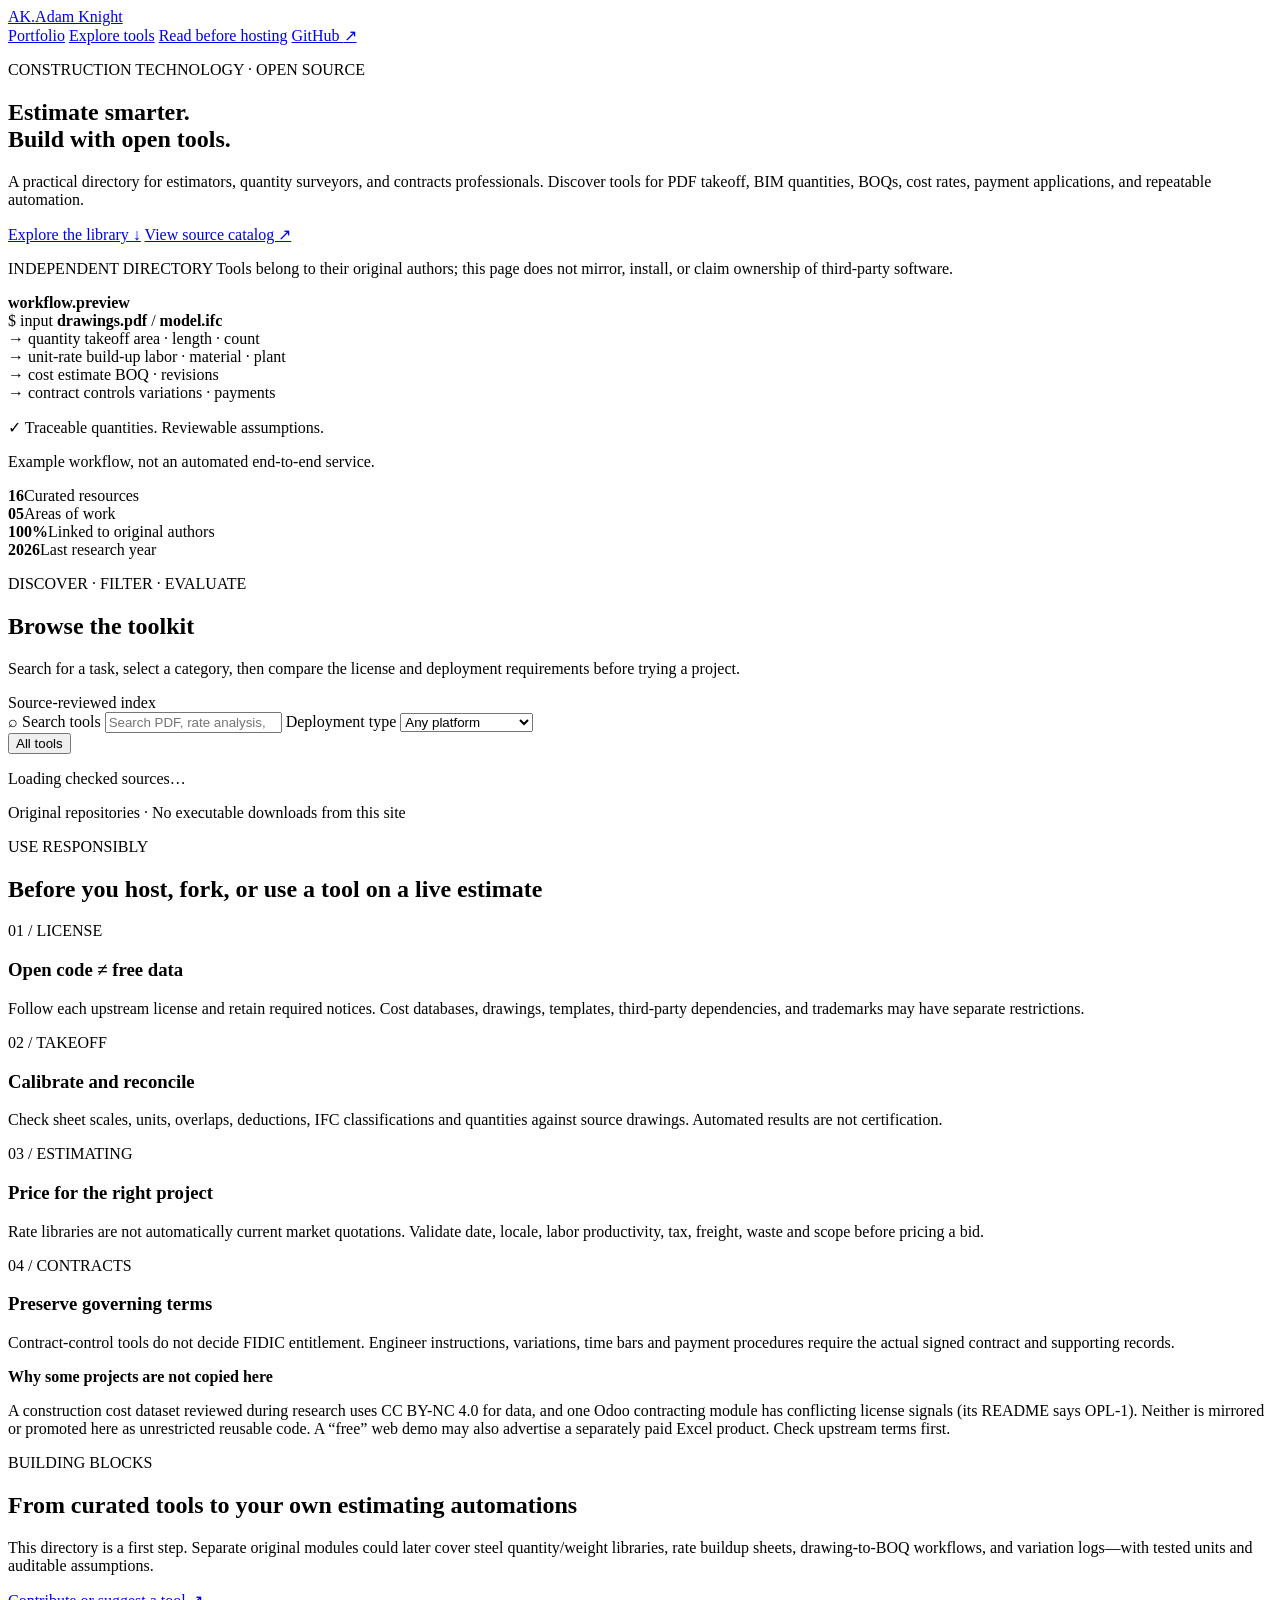
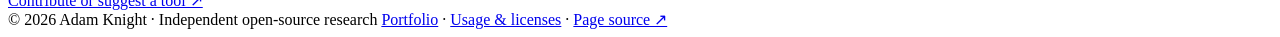
==== estimating-tools.html @ 3039e2d7 "feat(portfolio): add curated open-source estimating and QS tools landing page" ====
<!doctype html>
<html lang="en">
<head>
  <meta charset="utf-8">
  <meta name="viewport" content="width=device-width, initial-scale=1">
  <meta name="theme-color" content="#0b1020">
  <title>Open-source Estimating & QS Tools | Adam Knight</title>
  <meta name="description" content="Curated open-source tools for construction PDF takeoff, BIM quantities, BOQs, rate analysis, contract controls, and engineering automation. Source links and license notes.">
  <link rel="canonical" href="https://admknight.github.io/estimating-tools.html">
  <link rel="icon" type="image/png" href="https://raw.githubusercontent.com/admknight/CloudstreamExtensions/refs/heads/master/assets/icon.png">
  <meta property="og:type" content="website">
  <meta property="og:title" content="Open-source Construction Estimating & QS Tools">
  <meta property="og:description" content="A carefully categorized directory of construction estimating, takeoff, rates and contract-control software.">
  <meta property="og:url" content="https://admknight.github.io/estimating-tools.html">
  <link rel="stylesheet" href="/estimating-tools.css?v=1">
  <script type="application/ld+json">
    {"@context":"https://schema.org","@type":"CollectionPage","name":"Open-source Estimating & QS Tools","url":"https://admknight.github.io/estimating-tools.html","description":"An independent index of third-party open-source tools for construction estimating, quantity takeoff, rate analysis and contract administration."}
  </script>
</head>
<body>
  <div class="qs-glow qs-glow-a" aria-hidden="true"></div>
  <div class="qs-glow qs-glow-b" aria-hidden="true"></div>
  <header class="qs-header">
    <nav class="qs-container qs-nav" aria-label="Site navigation">
      <a class="qs-brand" href="/" aria-label="Return to Adam Knight portfolio"><span class="qs-brandmark">AK<span>.</span></span><span>Adam Knight</span></a>
      <div class="qs-nav-links">
        <a href="/" class="qs-nav-home">Portfolio</a>
        <a href="#resources">Explore tools</a>
        <a href="#read-first">Read before hosting</a>
        <a class="qs-nav-github" href="https://github.com/admknight" target="_blank" rel="noopener noreferrer">GitHub <span aria-hidden="true">↗</span></a>
      </div>
    </nav>
  </header>

  <main>
    <section class="qs-container qs-hero">
      <div class="qs-hero-copy">
        <p class="qs-kicker"><span class="qs-dot"></span> CONSTRUCTION TECHNOLOGY · OPEN SOURCE</p>
        <h1>Estimate smarter.<br><span>Build with open tools.</span></h1>
        <p class="qs-lead">A practical directory for estimators, quantity surveyors, and contracts professionals. Discover tools for PDF takeoff, BIM quantities, BOQs, cost rates, payment applications, and repeatable automation.</p>
        <div class="qs-actions">
          <a class="qs-button qs-button-primary" href="#resources">Explore the library <span aria-hidden="true">↓</span></a>
          <a class="qs-button qs-button-secondary" href="https://github.com/admknight/admknight.github.io/blob/main/assets/estimating-resources.json" target="_blank" rel="noopener noreferrer">View source catalog ↗</a>
        </div>
        <p class="qs-attribution"><span class="qs-kicker-mini">INDEPENDENT DIRECTORY</span> Tools belong to their original authors; this page does not mirror, install, or claim ownership of third-party software.</p>
      </div>
      <div class="qs-hero-terminal" aria-label="Sample estimating workflow">
        <div class="qs-terminal-top"><span></span><span></span><span></span><strong>workflow.preview</strong></div>
        <div class="qs-terminal-body">
          <div><span class="qs-term-dollar">$</span> input <b>drawings.pdf</b> / <b>model.ifc</b></div>
          <div class="qs-term-indented">→ quantity takeoff <span>area · length · count</span></div>
          <div class="qs-term-indented">→ unit-rate build-up <span>labor · material · plant</span></div>
          <div class="qs-term-indented">→ cost estimate <span>BOQ · revisions</span></div>
          <div class="qs-term-indented">→ contract controls <span>variations · payments</span></div>
          <p class="qs-terminal-done">✓ Traceable quantities. Reviewable assumptions.</p>
          <p class="qs-terminal-caption">Example workflow, not an automated end-to-end service.</p>
        </div>
      </div>
    </section>

    <section class="qs-container qs-overview" aria-label="Directory coverage">
      <div><strong id="qs-total">16</strong><span>Curated resources</span></div>
      <div><strong>05</strong><span>Areas of work</span></div>
      <div><strong>100%</strong><span>Linked to original authors</span></div>
      <div><strong>2026</strong><span>Last research year</span></div>
    </section>

    <section id="resources" class="qs-container qs-content">
      <div class="qs-section-head">
        <div>
          <p class="qs-kicker">DISCOVER · FILTER · EVALUATE</p>
          <h2>Browse the toolkit</h2>
          <p>Search for a task, select a category, then compare the license and deployment requirements before trying a project.</p>
        </div>
        <div class="qs-refresh"><span class="qs-dot"></span><span id="qs-review-date">Source-reviewed index</span></div>
      </div>

      <div class="qs-toolbar" aria-label="Resource filters">
        <label class="qs-search">
          <span class="qs-search-icon" aria-hidden="true">⌕</span>
          <span class="qs-visually-hidden">Search tools</span>
          <input id="qs-query" type="search" autocomplete="off" placeholder="Search PDF, rate analysis, IFC, contracts, DXF…" aria-label="Search tools by use case">
        </label>
        <label class="qs-select-wrap"><span class="qs-visually-hidden">Deployment type</span>
          <select id="qs-deployment" aria-label="Filter by deployment type">
            <option value="all">Any platform</option>
            <option value="Browser">Browser</option>
            <option value="Desktop">Desktop</option>
            <option value="Self-hosted">Self-hosted server</option>
            <option value="Python">Python library</option>
            <option value="Add-on">Application add-on</option>
          </select>
        </label>
      </div>
      <div class="qs-filters" id="qs-categories" role="group" aria-label="Filter by construction task">
        <button type="button" class="qs-chip is-active" data-category="all" aria-pressed="true">All tools</button>
      </div>

      <div class="qs-results-heading">
        <p id="qs-result-count" role="status" aria-live="polite">Loading checked sources…</p>
        <span class="qs-results-note">Original repositories · No executable downloads from this site</span>
      </div>
      <div id="qs-grid" class="qs-grid" aria-label="Curated open-source tools" aria-live="polite"></div>
      <div id="qs-empty" class="qs-empty" hidden>
        <strong>No matching projects</strong>
        <p>Try a broader search or remove your deployment filter.</p>
        <button type="button" id="qs-clear" class="qs-button qs-button-secondary">Clear filters</button>
      </div>
    </section>

    <section id="read-first" class="qs-container qs-guidance">
      <div class="qs-guidance-head">
        <p class="qs-kicker">USE RESPONSIBLY</p>
        <h2>Before you host, fork, or use a tool on a live estimate</h2>
      </div>
      <div class="qs-guidance-grid">
        <article><span class="qs-guide-num">01 / LICENSE</span><h3>Open code ≠ free data</h3><p>Follow each upstream license and retain required notices. Cost databases, drawings, templates, third-party dependencies, and trademarks may have separate restrictions.</p></article>
        <article><span class="qs-guide-num">02 / TAKEOFF</span><h3>Calibrate and reconcile</h3><p>Check sheet scales, units, overlaps, deductions, IFC classifications and quantities against source drawings. Automated results are not certification.</p></article>
        <article><span class="qs-guide-num">03 / ESTIMATING</span><h3>Price for the right project</h3><p>Rate libraries are not automatically current market quotations. Validate date, locale, labor productivity, tax, freight, waste and scope before pricing a bid.</p></article>
        <article><span class="qs-guide-num">04 / CONTRACTS</span><h3>Preserve governing terms</h3><p>Contract-control tools do not decide FIDIC entitlement. Engineer instructions, variations, time bars and payment procedures require the actual signed contract and supporting records.</p></article>
      </div>
      <div class="qs-license-watch">
        <strong>Why some projects are not copied here</strong>
        <p>A construction cost dataset reviewed during research uses CC BY-NC 4.0 for data, and one Odoo contracting module has conflicting license signals (its README says OPL-1). Neither is mirrored or promoted here as unrestricted reusable code. A “free” web demo may also advertise a separately paid Excel product. Check upstream terms first.</p>
      </div>
    </section>

    <section class="qs-container qs-next">
      <div>
        <p class="qs-kicker">BUILDING BLOCKS</p>
        <h2>From curated tools to your own estimating automations</h2>
        <p>This directory is a first step. Separate original modules could later cover steel quantity/weight libraries, rate buildup sheets, drawing-to-BOQ workflows, and variation logs—with tested units and auditable assumptions.</p>
      </div>
      <a class="qs-button qs-button-secondary" href="https://github.com/admknight/admknight.github.io" target="_blank" rel="noopener noreferrer">Contribute or suggest a tool ↗</a>
    </section>
  </main>

  <footer class="qs-footer">
    <div class="qs-container qs-footer-inner">
      <span>© <span id="qs-year">2026</span> Adam Knight · Independent open-source research</span>
      <span><a href="/">Portfolio</a> · <a href="#read-first">Usage & licenses</a> · <a href="https://github.com/admknight/admknight.github.io" target="_blank" rel="noopener noreferrer">Page source ↗</a></span>
    </div>
  </footer>
  <button id="qs-top" class="qs-top" type="button" aria-label="Back to top" hidden>↑ Back to top</button>
  <script src="/estimating-tools.js?v=1" defer></script>
</body>
</html>
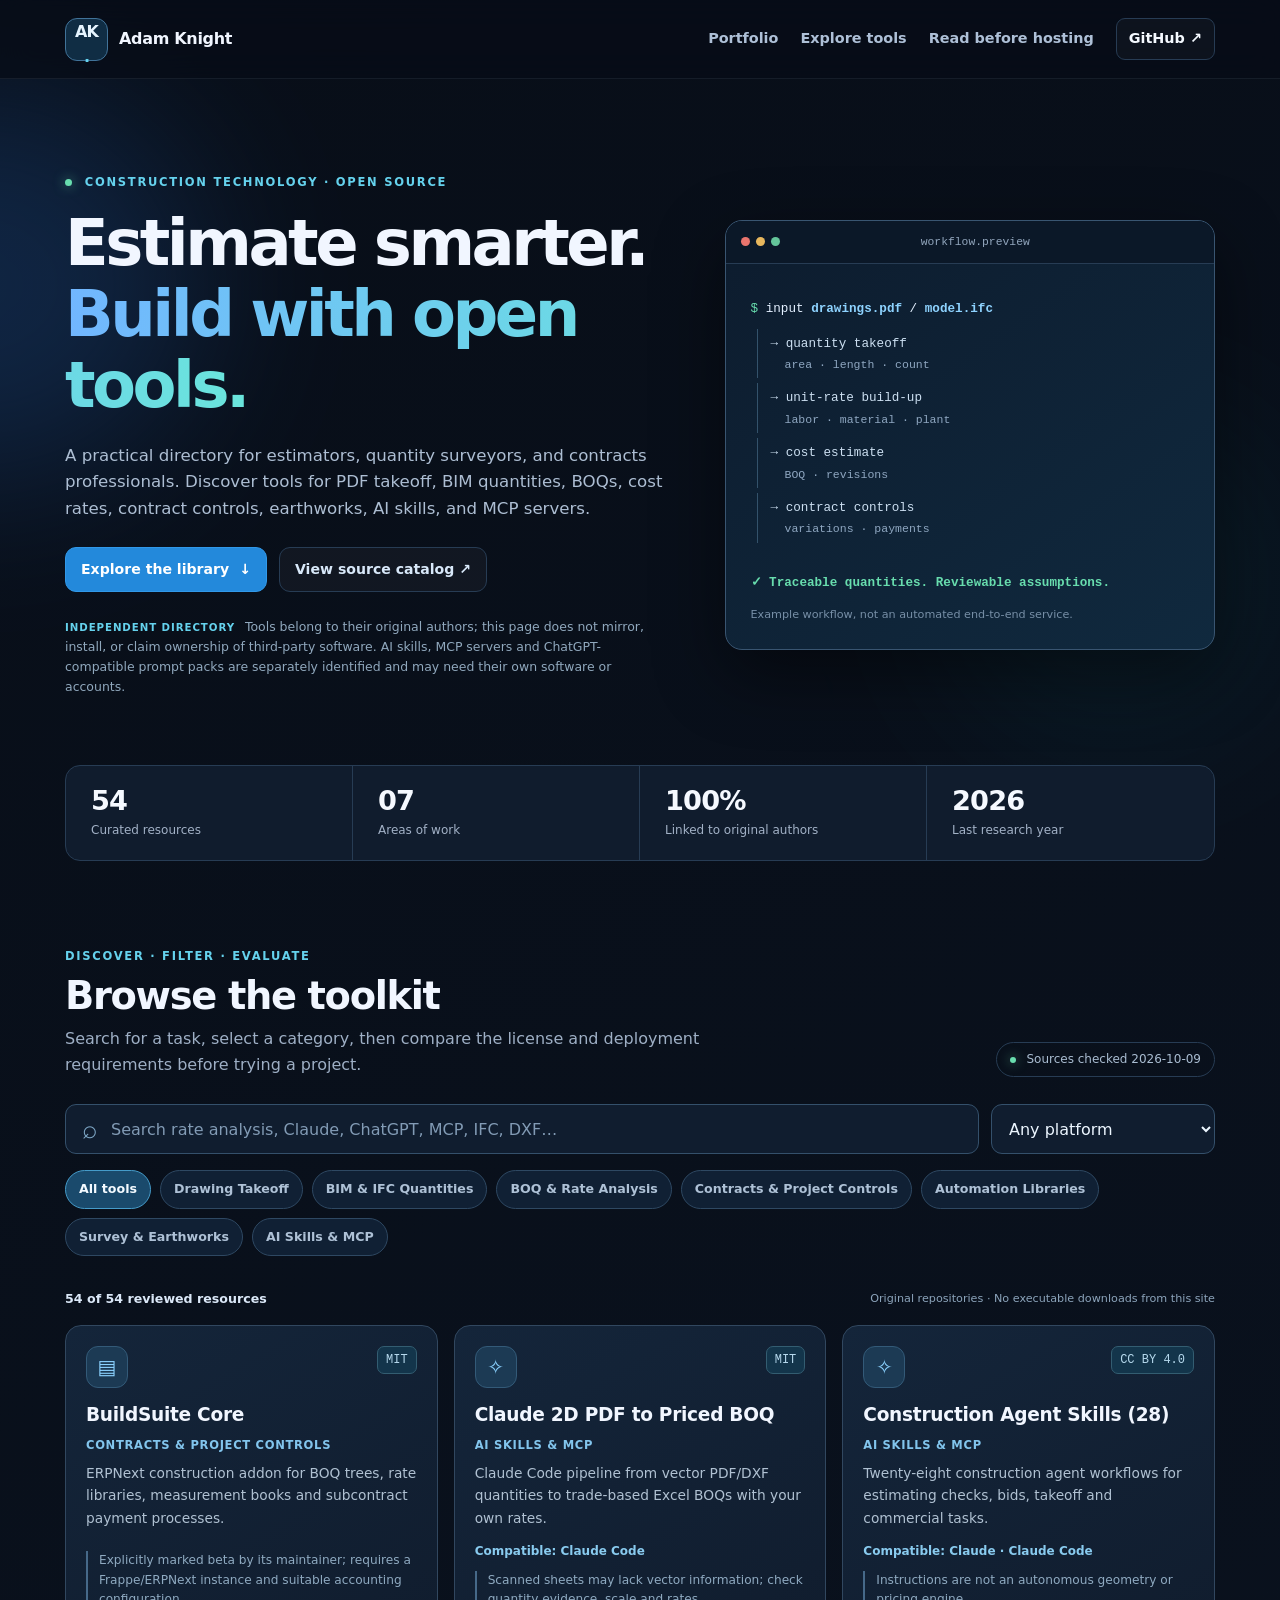
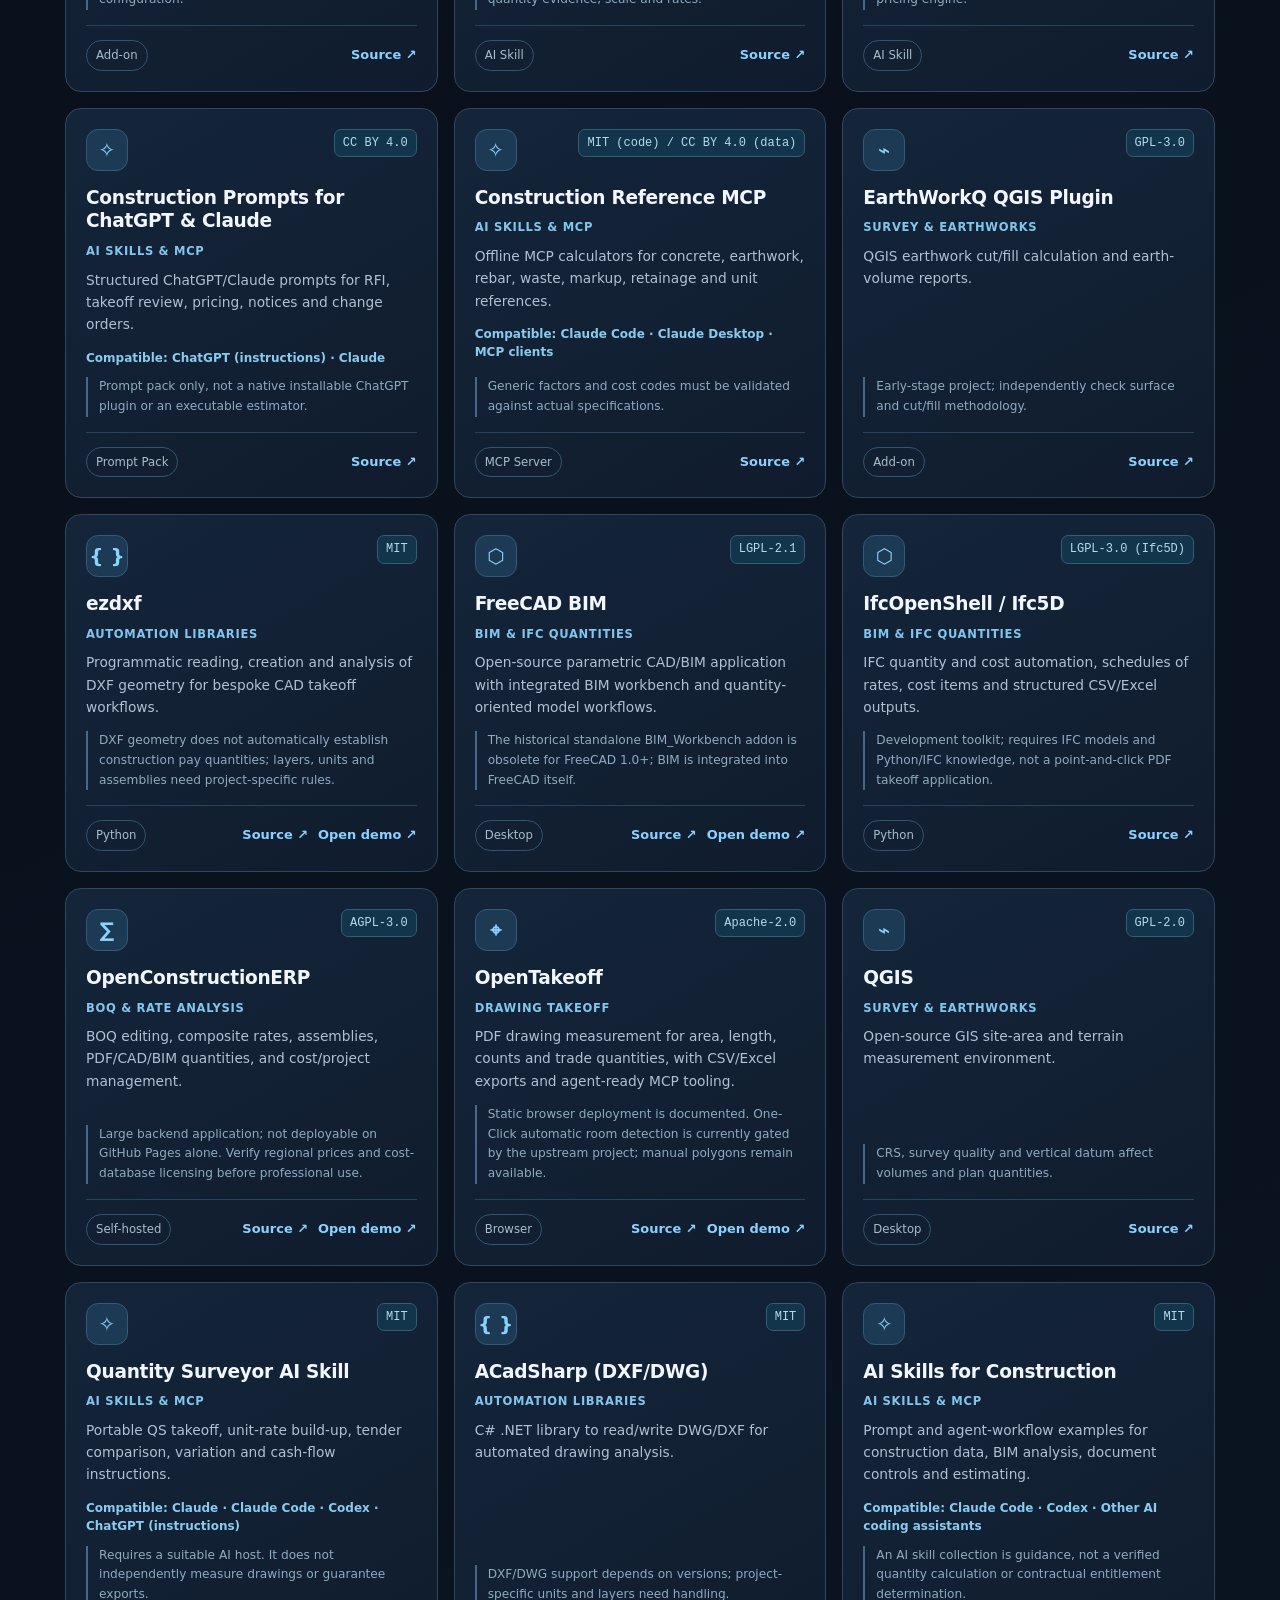
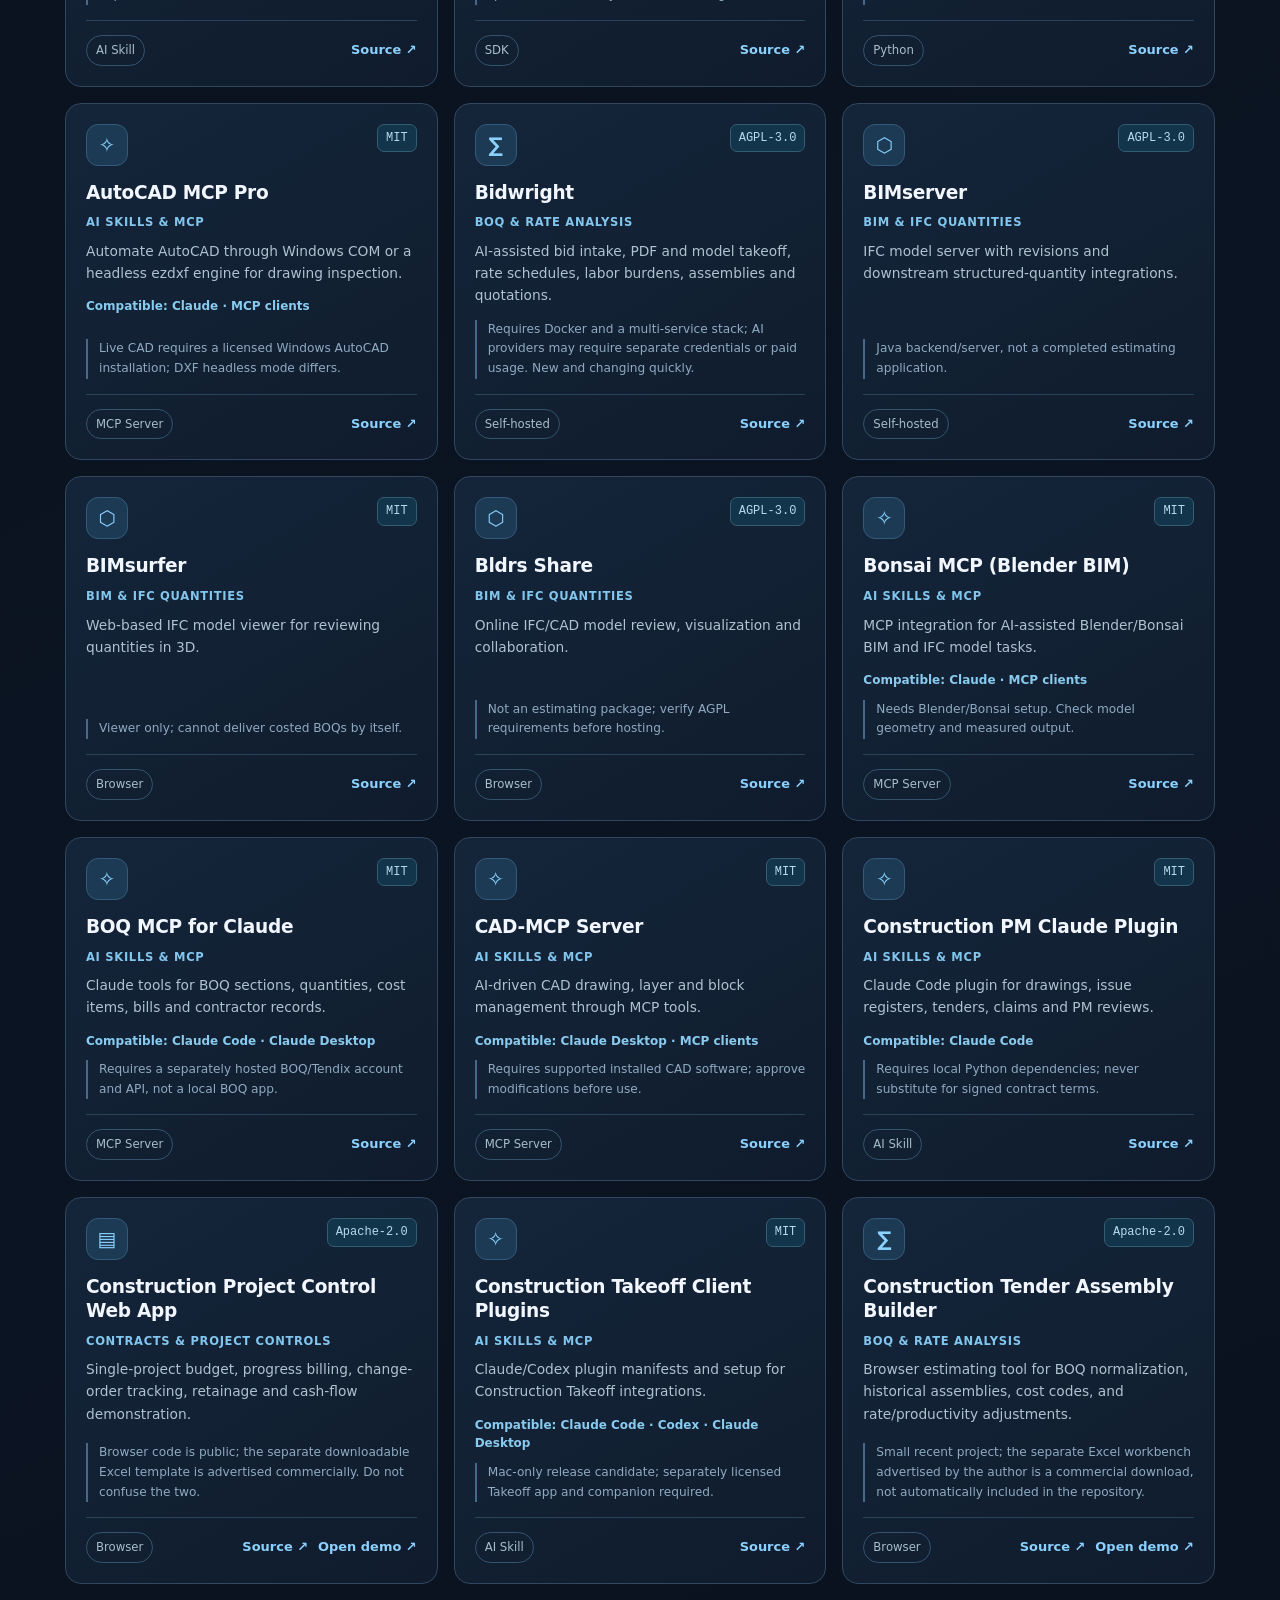
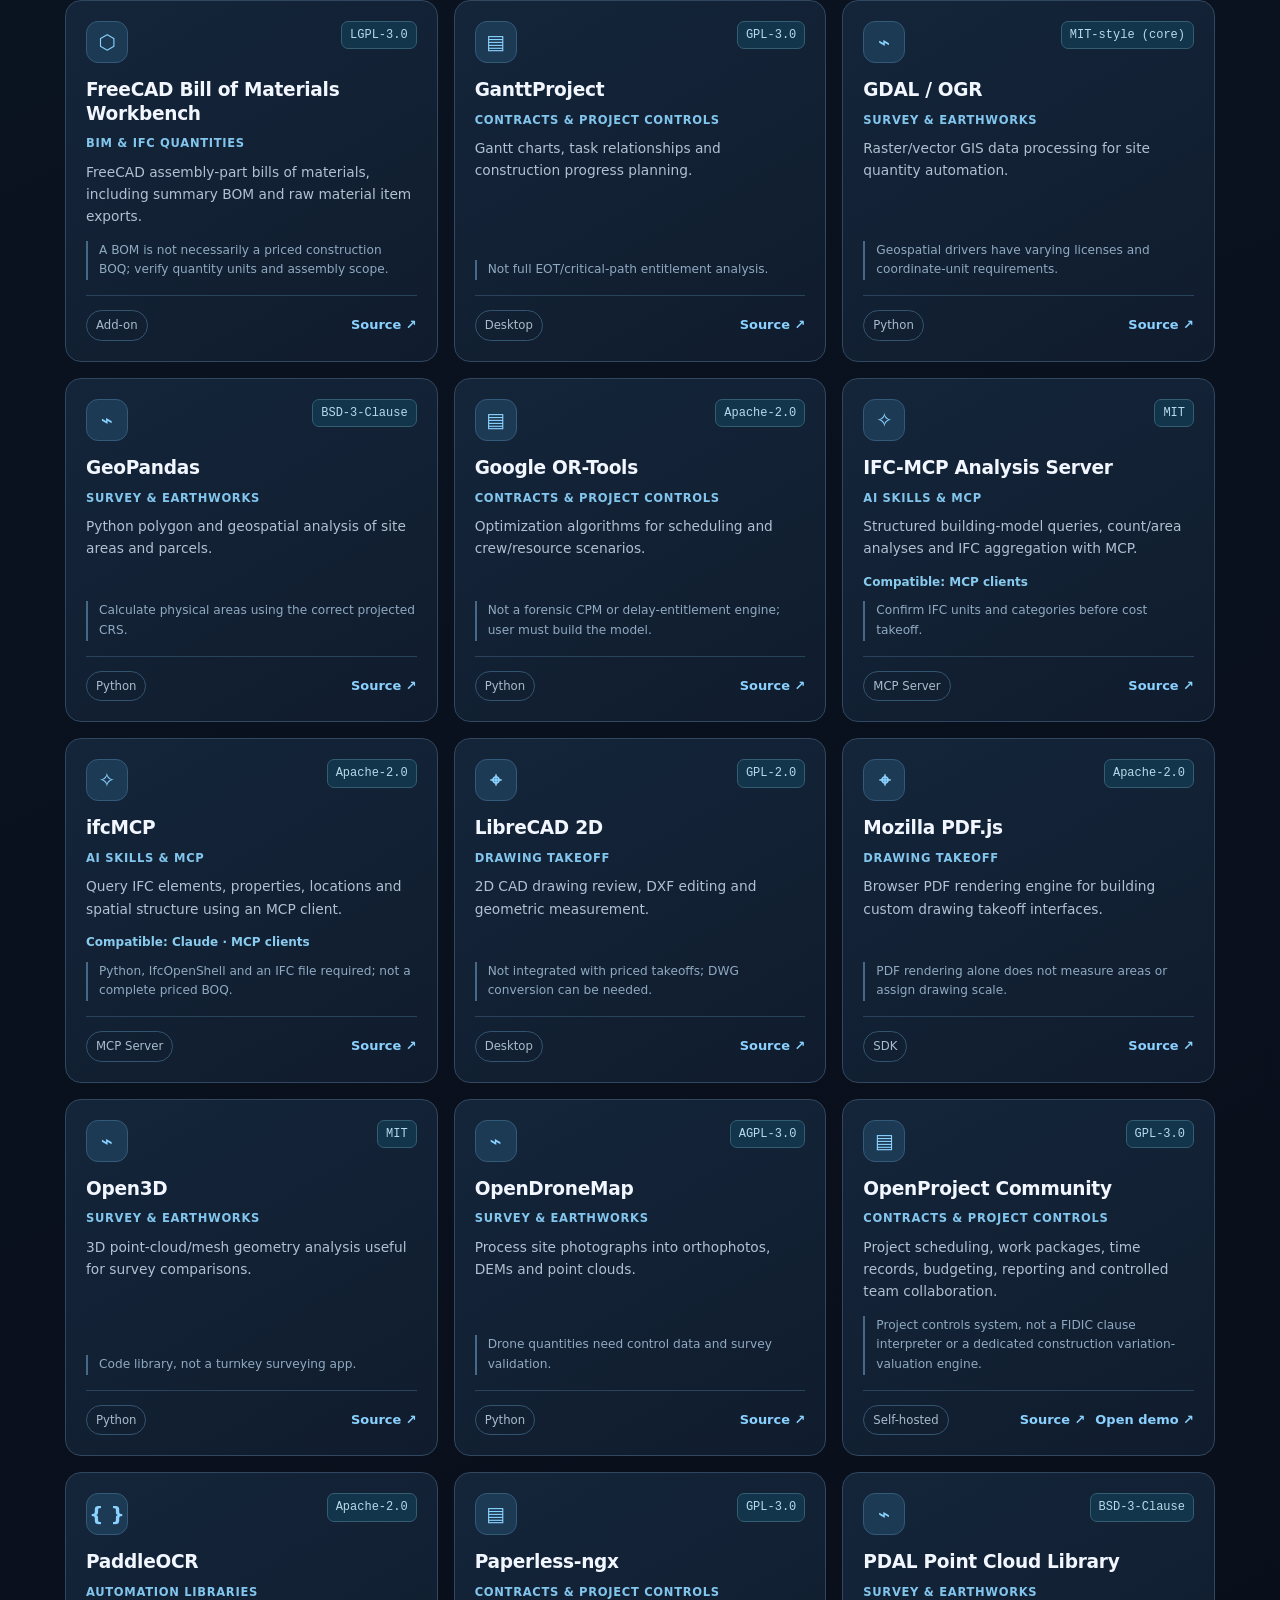
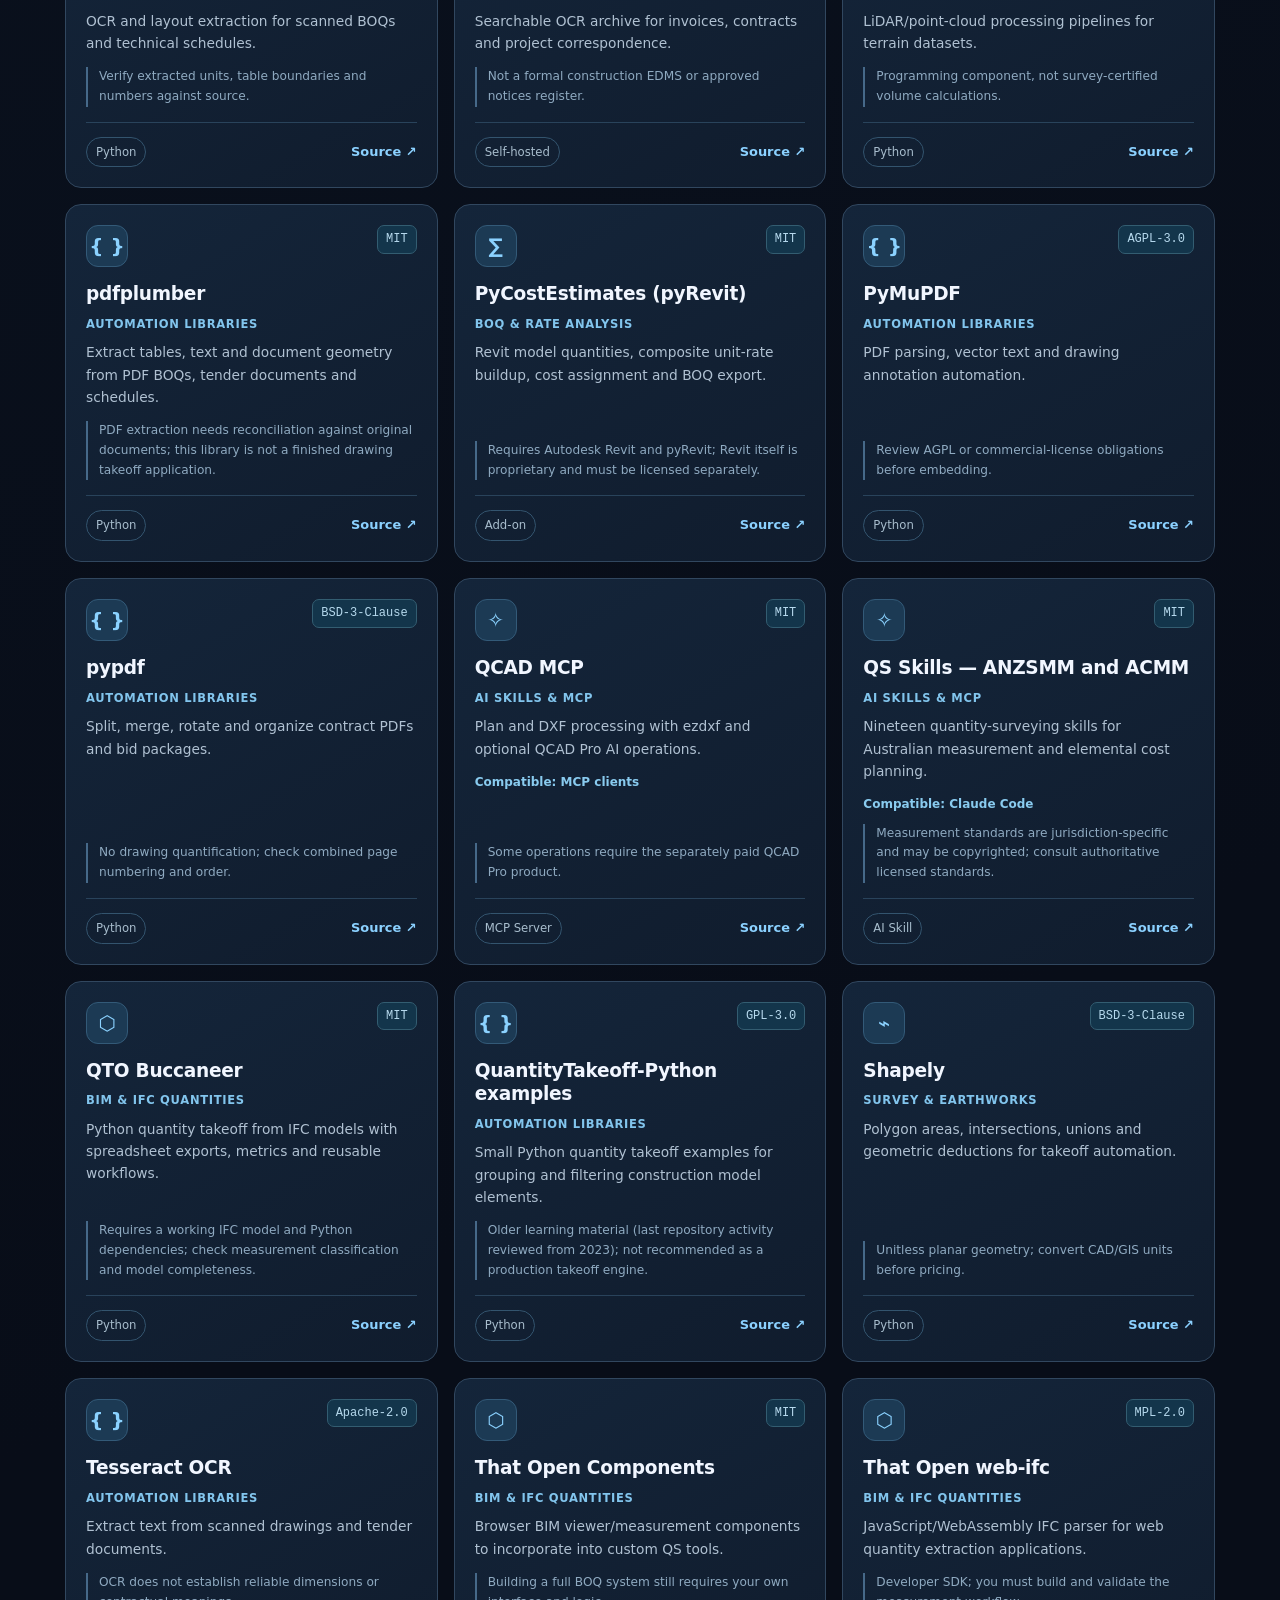
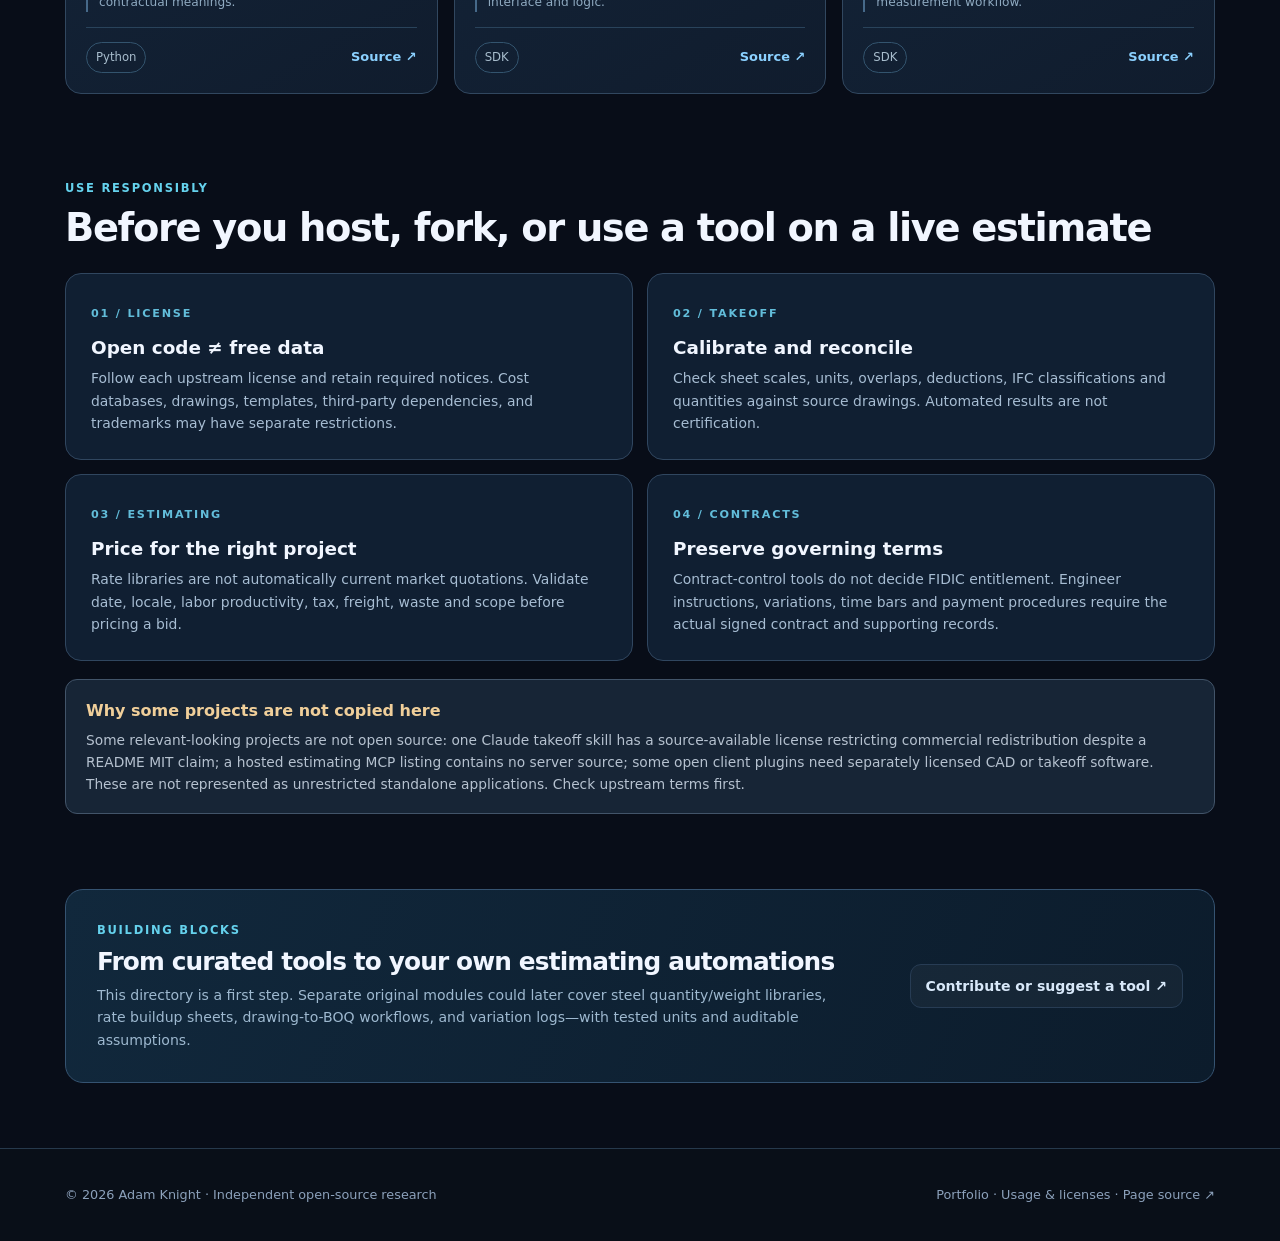
==== commit e072b390: "feat(qs): add seven-category filters and host compatibility for 54 vetted resources" ====
--- a/estimating-tools.html
+++ b/estimating-tools.html
@@ -37,12 +37,12 @@
       <div class="qs-hero-copy">
         <p class="qs-kicker"><span class="qs-dot"></span> CONSTRUCTION TECHNOLOGY · OPEN SOURCE</p>
         <h1>Estimate smarter.<br><span>Build with open tools.</span></h1>
-        <p class="qs-lead">A practical directory for estimators, quantity surveyors, and contracts professionals. Discover tools for PDF takeoff, BIM quantities, BOQs, cost rates, payment applications, and repeatable automation.</p>
+        <p class="qs-lead">A practical directory for estimators, quantity surveyors, and contracts professionals. Discover tools for PDF takeoff, BIM quantities, BOQs, cost rates, contract controls, earthworks, AI skills, and MCP servers.</p>
         <div class="qs-actions">
           <a class="qs-button qs-button-primary" href="#resources">Explore the library <span aria-hidden="true">↓</span></a>
           <a class="qs-button qs-button-secondary" href="https://github.com/admknight/admknight.github.io/blob/main/assets/estimating-resources.json" target="_blank" rel="noopener noreferrer">View source catalog ↗</a>
         </div>
-        <p class="qs-attribution"><span class="qs-kicker-mini">INDEPENDENT DIRECTORY</span> Tools belong to their original authors; this page does not mirror, install, or claim ownership of third-party software.</p>
+        <p class="qs-attribution"><span class="qs-kicker-mini">INDEPENDENT DIRECTORY</span> Tools belong to their original authors; this page does not mirror, install, or claim ownership of third-party software. AI skills, MCP servers and ChatGPT-compatible prompt packs are separately identified and may need their own software or accounts.</p>
       </div>
       <div class="qs-hero-terminal" aria-label="Sample estimating workflow">
         <div class="qs-terminal-top"><span></span><span></span><span></span><strong>workflow.preview</strong></div>
@@ -59,8 +59,8 @@
     </section>
 
     <section class="qs-container qs-overview" aria-label="Directory coverage">
-      <div><strong id="qs-total">16</strong><span>Curated resources</span></div>
-      <div><strong>05</strong><span>Areas of work</span></div>
+      <div><strong id="qs-total">54</strong><span>Curated resources</span></div>
+      <div><strong>07</strong><span>Areas of work</span></div>
       <div><strong>100%</strong><span>Linked to original authors</span></div>
       <div><strong>2026</strong><span>Last research year</span></div>
     </section>
@@ -79,7 +79,7 @@
         <label class="qs-search">
           <span class="qs-search-icon" aria-hidden="true">⌕</span>
           <span class="qs-visually-hidden">Search tools</span>
-          <input id="qs-query" type="search" autocomplete="off" placeholder="Search PDF, rate analysis, IFC, contracts, DXF…" aria-label="Search tools by use case">
+          <input id="qs-query" type="search" autocomplete="off" placeholder="Search rate analysis, Claude, ChatGPT, MCP, IFC, DXF…" aria-label="Search tools by use case">
         </label>
         <label class="qs-select-wrap"><span class="qs-visually-hidden">Deployment type</span>
           <select id="qs-deployment" aria-label="Filter by deployment type">
@@ -89,6 +89,10 @@
             <option value="Self-hosted">Self-hosted server</option>
             <option value="Python">Python library</option>
             <option value="Add-on">Application add-on</option>
+            <option value="SDK">Developer SDK</option>
+            <option value="AI Skill">AI skills</option>
+            <option value="MCP Server">MCP servers</option>
+            <option value="Prompt Pack">ChatGPT / Claude prompts</option>
           </select>
         </label>
       </div>
@@ -121,7 +125,7 @@
       </div>
       <div class="qs-license-watch">
         <strong>Why some projects are not copied here</strong>
-        <p>A construction cost dataset reviewed during research uses CC BY-NC 4.0 for data, and one Odoo contracting module has conflicting license signals (its README says OPL-1). Neither is mirrored or promoted here as unrestricted reusable code. A “free” web demo may also advertise a separately paid Excel product. Check upstream terms first.</p>
+        <p>Some relevant-looking projects are not open source: one Claude takeoff skill has a source-available license restricting commercial redistribution despite a README MIT claim; a hosted estimating MCP listing contains no server source; some open client plugins need separately licensed CAD or takeoff software. These are not represented as unrestricted standalone applications. Check upstream terms first.</p>
       </div>
     </section>
 
--- a/estimating-tools.css
+++ b/estimating-tools.css
@@ -0,0 +1,106 @@
+:root{--bg:#070c16;--panel:#101e30;--panel-alt:#12263c;--edge:#273c54;--text:#f1f6ff;--muted:#9eafc5;--blue:#61b6ff;--cyan:#65d2ed;--green:#68ddae;--radius:18px}
+*{box-sizing:border-box}
+html{scroll-behavior:smooth;scroll-padding-top:86px}
+body{margin:0;background:linear-gradient(155deg,#080e18,#0b1422 44%,#080d18 80%);color:var(--text);font:16px/1.6 Inter,ui-sans-serif,system-ui,-apple-system,"Segoe UI",sans-serif;min-height:100vh}
+a{color:inherit;text-decoration:none}button,input,select{font:inherit}
+button{cursor:pointer}
+.qs-container{width:min(1150px,calc(100% - 40px));margin-inline:auto}
+.qs-glow{position:absolute;z-index:-1;pointer-events:none;border-radius:9999px;filter:blur(85px);opacity:.22}
+.qs-glow-a{width:440px;height:390px;background:#2b75d6;left:-240px;top:90px}.qs-glow-b{width:330px;height:320px;background:#146d79;right:0;top:420px;opacity:.14}
+.qs-header{border-bottom:1px solid rgba(158,175,197,.10);background:rgba(7,13,23,.75);backdrop-filter:blur(16px);position:sticky;top:0;z-index:9}
+.qs-nav{min-height:78px;display:flex;gap:18px;align-items:center;justify-content:space-between}
+.qs-brand{display:inline-flex;align-items:center;gap:11px;font-weight:800;letter-spacing:-.02em;white-space:nowrap}
+.qs-brandmark{display:grid;place-items:center;border:1px solid #417399;color:#e6f5ff;background:#102d44;width:43px;height:43px;border-radius:12px;font-weight:900;letter-spacing:-.06em}
+.qs-brandmark span{color:var(--cyan)}.qs-nav-links{display:flex;align-items:center;gap:22px;color:#aec0d7;font-size:.9rem;font-weight:650}
+.qs-nav-links a:hover,.qs-footer a:hover{color:var(--cyan)}
+.qs-nav-github{padding:8px 12px;background:rgba(255,255,255,.028);border:1px solid var(--edge);border-radius:9px;color:#f4f9ff!important}
+.qs-hero{display:grid;grid-template-columns:minmax(0,1.1fr) minmax(0,.9fr);gap:60px;align-items:center;padding-block:94px 68px}
+.qs-kicker,.qs-kicker-mini{font-size:.72rem;font-weight:850;letter-spacing:.15em;color:var(--cyan);margin:0 0 17px}
+.qs-dot{display:inline-block;width:7px;height:7px;margin-right:7px;border-radius:50%;background:var(--green);box-shadow:0 0 12px rgba(104,221,174,.65)}
+.qs-hero h1{font-size:clamp(2.65rem,5vw,4.8rem);line-height:1.105;letter-spacing:-.055em;margin:0 0 22px;font-weight:850}
+.qs-hero h1 span{background:linear-gradient(90deg,#71b6ff,#6ae5dc);color:transparent;background-clip:text;-webkit-background-clip:text}
+.qs-lead{font-size:1.04rem;color:#adbed3;max-width:625px;margin:0 0 25px}
+.qs-actions{display:flex;flex-wrap:wrap;gap:12px;align-items:center}
+.qs-button{display:inline-flex;align-items:center;justify-content:center;gap:10px;min-height:43px;border:1px solid var(--edge);border-radius:11px;padding:10px 15px;font-weight:750;font-size:.88rem;transition:transform .16s,background .16s;white-space:normal;text-align:center}
+.qs-button:hover{transform:translateY(-2px)}
+.qs-button-primary{background:#2389db;border-color:#3198e8;color:#fff}
+.qs-button-primary:hover{background:#359ff0}.qs-button-secondary{color:#d8e8f9;background:rgba(255,255,255,.034)}
+.qs-button-secondary:hover{background:#1a3049}
+.qs-attribution{font-size:.78rem;margin:25px 0 0;color:#90a8bd;max-width:640px}
+.qs-kicker-mini{font-size:.64rem;letter-spacing:.09em;margin:0 6px 0 0;white-space:nowrap}
+.qs-hero-terminal{background:linear-gradient(145deg,#0d1c2e,#10293e);border:1px solid #395571;border-radius:17px;box-shadow:0 24px 70px #0007;overflow:hidden;min-width:0}
+.qs-terminal-top{height:43px;background:#0b1828;display:flex;gap:6px;align-items:center;padding:0 15px;border-bottom:1px solid var(--edge)}
+.qs-terminal-top span{height:9px;width:9px;border-radius:50%;background:#ea756e}.qs-terminal-top span:nth-child(2){background:#e8b75d}.qs-terminal-top span:nth-child(3){background:#64c59a}
+.qs-terminal-top strong{font:500 .71rem ui-monospace,monospace;color:#92a6bd;margin-inline:auto;transform:translateX(-17px)}
+.qs-terminal-body{padding:30px 25px 25px;color:#e4f0ff;font:500 .79rem/2.35 ui-monospace,SFMono-Regular,Consolas,monospace}
+.qs-term-dollar{color:var(--green)}.qs-terminal-body b{color:#8ed3ff;font-weight:600}
+.qs-term-indented{padding-left:13px;border-left:1px solid #33526b;margin:5px 0 5px 6px;color:#ccdff1}
+.qs-term-indented span{display:block;color:#8fa7c1;font-size:.72rem;margin-top:-7px;padding-left:14px}
+.qs-terminal-done{margin:25px 0 0;color:var(--green);font-weight:750}
+.qs-terminal-caption{color:#778fa7;font:400 .7rem/1.5 system-ui;margin:10px 0 0}
+.qs-overview{display:grid;grid-template-columns:repeat(4,1fr);background:#101c2d;border:1px solid var(--edge);border-radius:15px;overflow:hidden;margin-bottom:80px}
+.qs-overview>div{padding:19px 25px;border-right:1px solid var(--edge);display:flex;flex-direction:column;gap:4px}
+.qs-overview>div:last-child{border-right:0}
+.qs-overview strong{font-size:1.7rem;line-height:1.2;color:#f5f9ff;letter-spacing:-.03em}
+.qs-overview span{font-size:.75rem;color:#a2b1c6}
+.qs-content{padding:6px 0 85px}
+.qs-section-head{display:flex;justify-content:space-between;align-items:end;gap:20px;margin-bottom:27px}
+.qs-section-head .qs-kicker,.qs-guidance-head .qs-kicker,.qs-next .qs-kicker{margin-bottom:8px}
+.qs-section-head h2,.qs-guidance h2,.qs-next h2{font-size:clamp(1.8rem,3vw,2.55rem);letter-spacing:-.035em;line-height:1.2;margin:0 0 7px}
+.qs-section-head p:not(.qs-kicker){color:var(--muted);margin:0;max-width:700px}
+.qs-refresh{border:1px solid var(--edge);color:#aabdd2;border-radius:20px;white-space:nowrap;font-size:.75rem;padding:7px 13px;display:flex;align-items:center;gap:3px}
+.qs-refresh .qs-dot{width:6px;height:6px}
+.qs-toolbar{display:flex;gap:12px;align-items:stretch;margin-bottom:16px}
+.qs-search{position:relative;flex:1;min-width:0}
+.qs-search input,.qs-select-wrap select{width:100%;color:#ecf6ff;background:#101d2f;border:1px solid #34506b;outline:0;border-radius:11px;height:50px}
+.qs-search input{padding:0 17px 0 45px}.qs-search input::placeholder{color:#829bb5}
+.qs-search-icon{position:absolute;left:17px;top:5px;font-size:1.6rem;line-height:40px;color:#7fa8c7}
+.qs-select-wrap{width:224px}.qs-select-wrap select{padding:0 13px}
+.qs-search input:focus-visible,.qs-select-wrap select:focus-visible{border-color:#68b8fa;box-shadow:0 0 0 3px #2279b644}
+.qs-filters{display:flex;flex-wrap:wrap;gap:9px;margin-bottom:33px}
+.qs-chip{color:#aec1d6;background:#102034;border:1px solid #2e4862;border-radius:999px;padding:8px 13px;font-size:.79rem;font-weight:720;transition:background .15s,border-color .15s}
+.qs-chip:hover{color:#fff;border-color:#5a8bb5}.qs-chip.is-active{color:#f3faff;background:#1a4a6c;border-color:#459bc9}
+.qs-results-heading{display:flex;justify-content:space-between;align-items:center;gap:20px;color:#a7bbcf;font-size:.79rem;margin-bottom:16px}
+.qs-results-heading p{margin:0;font-weight:750;color:#dbe8f8}
+.qs-results-note{font-size:.7rem;color:#8ca4bb;text-align:right}
+.qs-grid{display:grid;grid-template-columns:repeat(3,minmax(0,1fr));gap:16px}
+.qs-card{display:flex;flex-direction:column;min-width:0;background:linear-gradient(150deg,#14253a,#101c2d);border:1px solid #31475f;border-radius:16px;padding:20px;min-height:305px;transition:border-color .16s,transform .16s}
+.qs-card:hover{border-color:#5486ac;transform:translateY(-3px)}
+.qs-card-top{display:flex;justify-content:space-between;align-items:start;gap:7px}
+.qs-card-icon{display:grid;place-items:center;background:#1c3a54;border:1px solid #335a78;border-radius:12px;width:42px;height:42px;color:#8bd2ff;font-size:1.25rem;font-weight:800}
+.qs-license{font:.75rem/1.2 ui-monospace,Consolas,monospace;padding:6px 8px;color:#b6d9ed;border:1px solid #335d71;background:#13354b;border-radius:7px;white-space:nowrap}
+.qs-card h3{font-size:1.16rem;letter-spacing:-.015em;line-height:1.28;margin:15px 0 9px}
+.qs-card-kind{color:#82c5ed;font-size:.72rem;font-weight:780;letter-spacing:.06em;margin-bottom:8px;text-transform:uppercase}
+.qs-card p{font-size:.86rem;line-height:1.62;color:#b0c1d2;margin:0 0 13px}
+.qs-card-note{margin:auto 0 15px!important;border-left:2px solid #466989;padding-left:11px;color:#8faac1!important;font-size:.76rem!important}
+.qs-card-bottom{display:flex;flex-wrap:wrap;justify-content:space-between;align-items:center;gap:9px;border-top:1px solid #29435b;padding-top:14px}
+.qs-platform{border:1px solid #33546e;padding:5px 9px;border-radius:999px;color:#a8bdcd;font-size:.73rem}
+.qs-card-links{display:flex;align-items:center;gap:10px;flex-wrap:wrap}
+.qs-card-links a{color:#8bd1ff;font-size:.81rem;font-weight:800}
+.qs-card-links a:hover{text-decoration:underline;text-underline-offset:3px}
+.qs-empty{text-align:center;border:1px dashed #46617b;border-radius:17px;padding:50px 14px;color:#9fb6ce;background:#142137;margin:16px 0}
+.qs-empty strong{display:block;font-size:1.4rem;color:#eef7ff}.qs-empty p{margin:4px 0 18px}
+.qs-guidance{padding-bottom:75px}.qs-guidance-head{margin-bottom:22px}
+.qs-guidance-grid{display:grid;grid-template-columns:repeat(2,minmax(0,1fr));gap:14px}
+.qs-guidance-grid article{border:1px solid #30465f;padding:25px;background:#101f32;border-radius:16px}
+.qs-guide-num{font-size:.7rem;color:#62bdda;letter-spacing:.16em;font-weight:850}
+.qs-guidance-grid h3{margin:8px 0 5px;font-size:1.15rem}
+.qs-guidance-grid p{margin:0;color:#a7bdd3;font-size:.87rem}
+.qs-license-watch{margin-top:18px;background:#172536;border:1px solid #425469;border-radius:12px;padding:18px 20px}
+.qs-license-watch strong{color:#f0cf9a}.qs-license-watch p{margin:5px 0 0;color:#b6c2d0;font-size:.86rem}
+.qs-next{padding:31px;display:flex;align-items:center;justify-content:space-between;gap:23px;background:linear-gradient(112deg,#11283c,#0c1c2c);border:1px solid #355371;border-radius:18px;margin-bottom:65px}
+.qs-next h2{font-size:1.55rem}.qs-next p:not(.qs-kicker){font-size:.88rem;color:#9eb9d0;margin:0;max-width:730px}
+.qs-next .qs-button{flex-shrink:0}
+.qs-footer{border-top:1px solid #26394c;color:#8ca1bb;font-size:.8rem;background:#090f18}
+.qs-footer-inner{display:flex;justify-content:space-between;gap:20px;flex-wrap:wrap;align-items:center;min-height:92px;padding-block:20px}
+.qs-top{position:fixed;bottom:22px;right:22px;border:1px solid #4e89ac;color:#f3f9ff;background:#153953;border-radius:11px;padding:9px 14px;font-size:.8rem;z-index:10;box-shadow:0 8px 26px #0008}
+.qs-top[hidden]{display:none!important}
+.qs-visually-hidden{position:absolute!important;width:1px;height:1px;padding:0;margin:-1px;overflow:hidden;clip:rect(0,0,0,0);white-space:nowrap;border:0}
+a:focus-visible,button:focus-visible{outline:3px solid #75c1ff;outline-offset:3px}
+@media(max-width:980px){.qs-hero{grid-template-columns:1fr;gap:36px;padding-top:65px}.qs-hero-terminal{max-width:680px}.qs-grid{grid-template-columns:repeat(2,minmax(0,1fr))}.qs-next{flex-wrap:wrap}}
+@media(max-width:680px){.qs-container{width:min(100% - 28px,1150px)}.qs-nav{min-height:69px}.qs-nav-links{gap:11px;font-size:.77rem}.qs-nav-links a[href="#read-first"]{display:none}.qs-nav-github{padding:7px 9px}.qs-brand{gap:8px}.qs-brandmark{width:35px;height:35px}.qs-brand>span:last-child{display:none}.qs-hero{padding:51px 0 42px}.qs-hero h1{font-size:2.65rem}.qs-lead{font-size:.95rem}.qs-terminal-body{padding:20px 17px;font-size:.71rem}.qs-overview{grid-template-columns:repeat(2,1fr);margin-bottom:58px}.qs-overview>div{padding:13px 17px}.qs-overview>div:nth-child(2){border-right:0}.qs-overview>div:nth-child(-n+2){border-bottom:1px solid var(--edge)}.qs-section-head{align-items:start;flex-direction:column}.qs-toolbar{flex-direction:column}.qs-select-wrap{width:100%}.qs-grid{grid-template-columns:1fr}.qs-results-note{display:none}.qs-guidance-grid{grid-template-columns:1fr}.qs-next{padding:21px}.qs-next .qs-button{width:100%}.qs-footer-inner{justify-content:center;text-align:center}.qs-hero-terminal{max-width:100%}}
+@media(prefers-reduced-motion:reduce){html{scroll-behavior:auto}.qs-button,.qs-card{transition:none!important}.qs-button:hover,.qs-card:hover{transform:none}}
+
+/* Keep longer verified licenses readable; show AI host guidance unobtrusively. */
+.qs-license{max-width:calc(100% - 52px);white-space:normal;overflow-wrap:anywhere;text-align:right}
+.qs-compat{color:#89cbef!important;font-size:.75rem!important;font-weight:700;line-height:1.55!important;margin:0 0 10px!important}
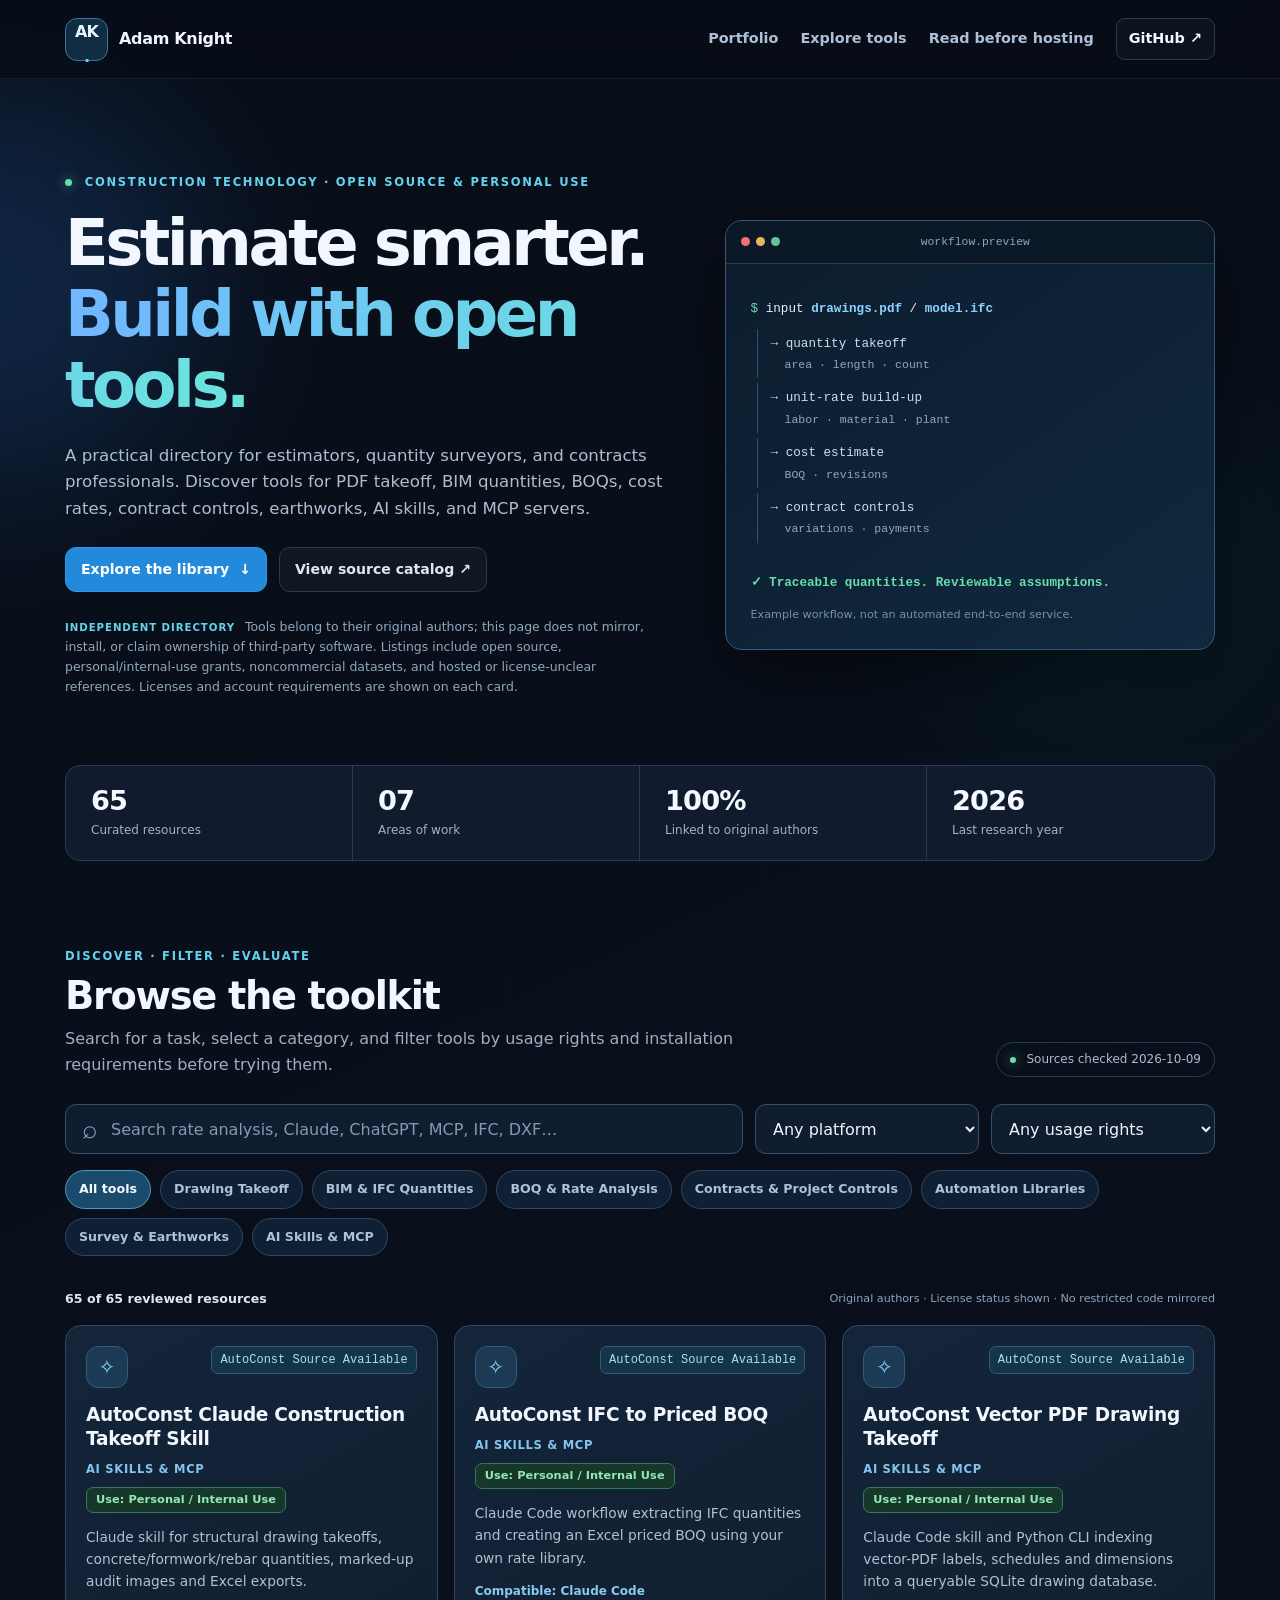
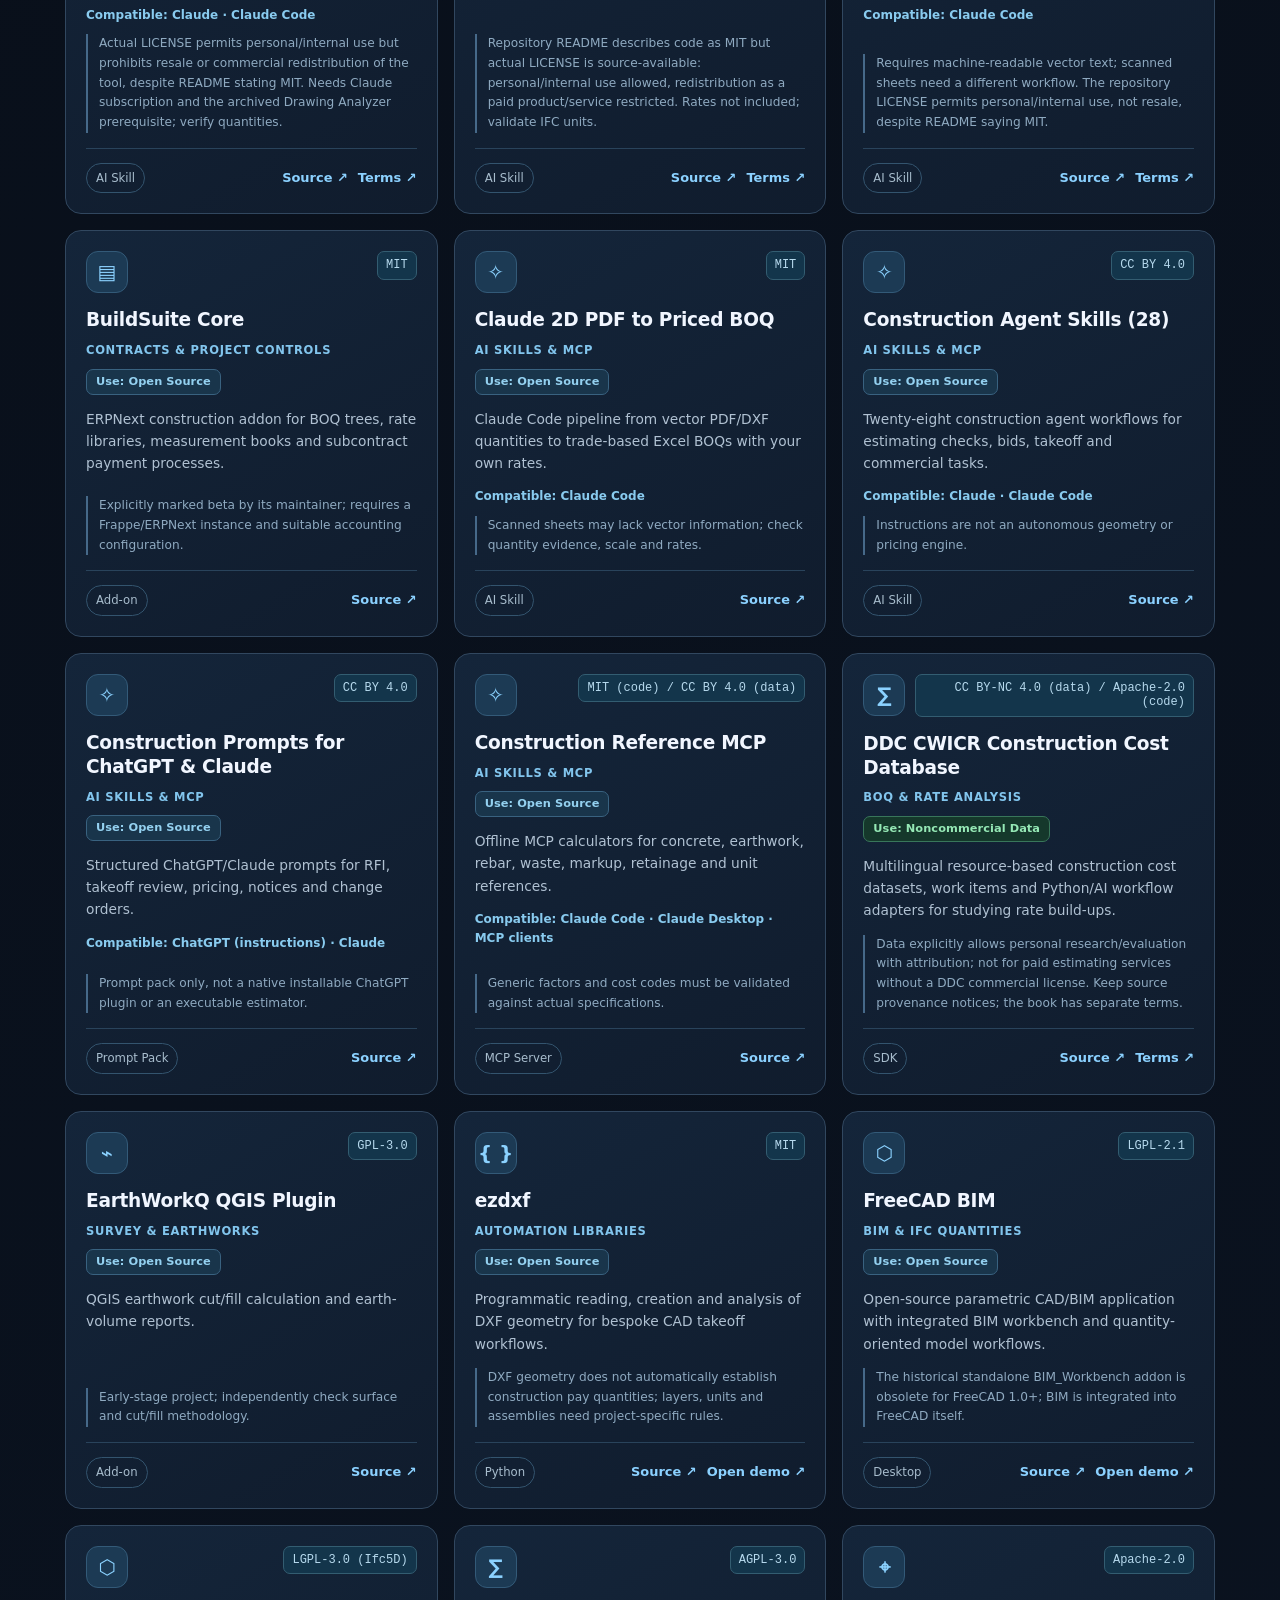
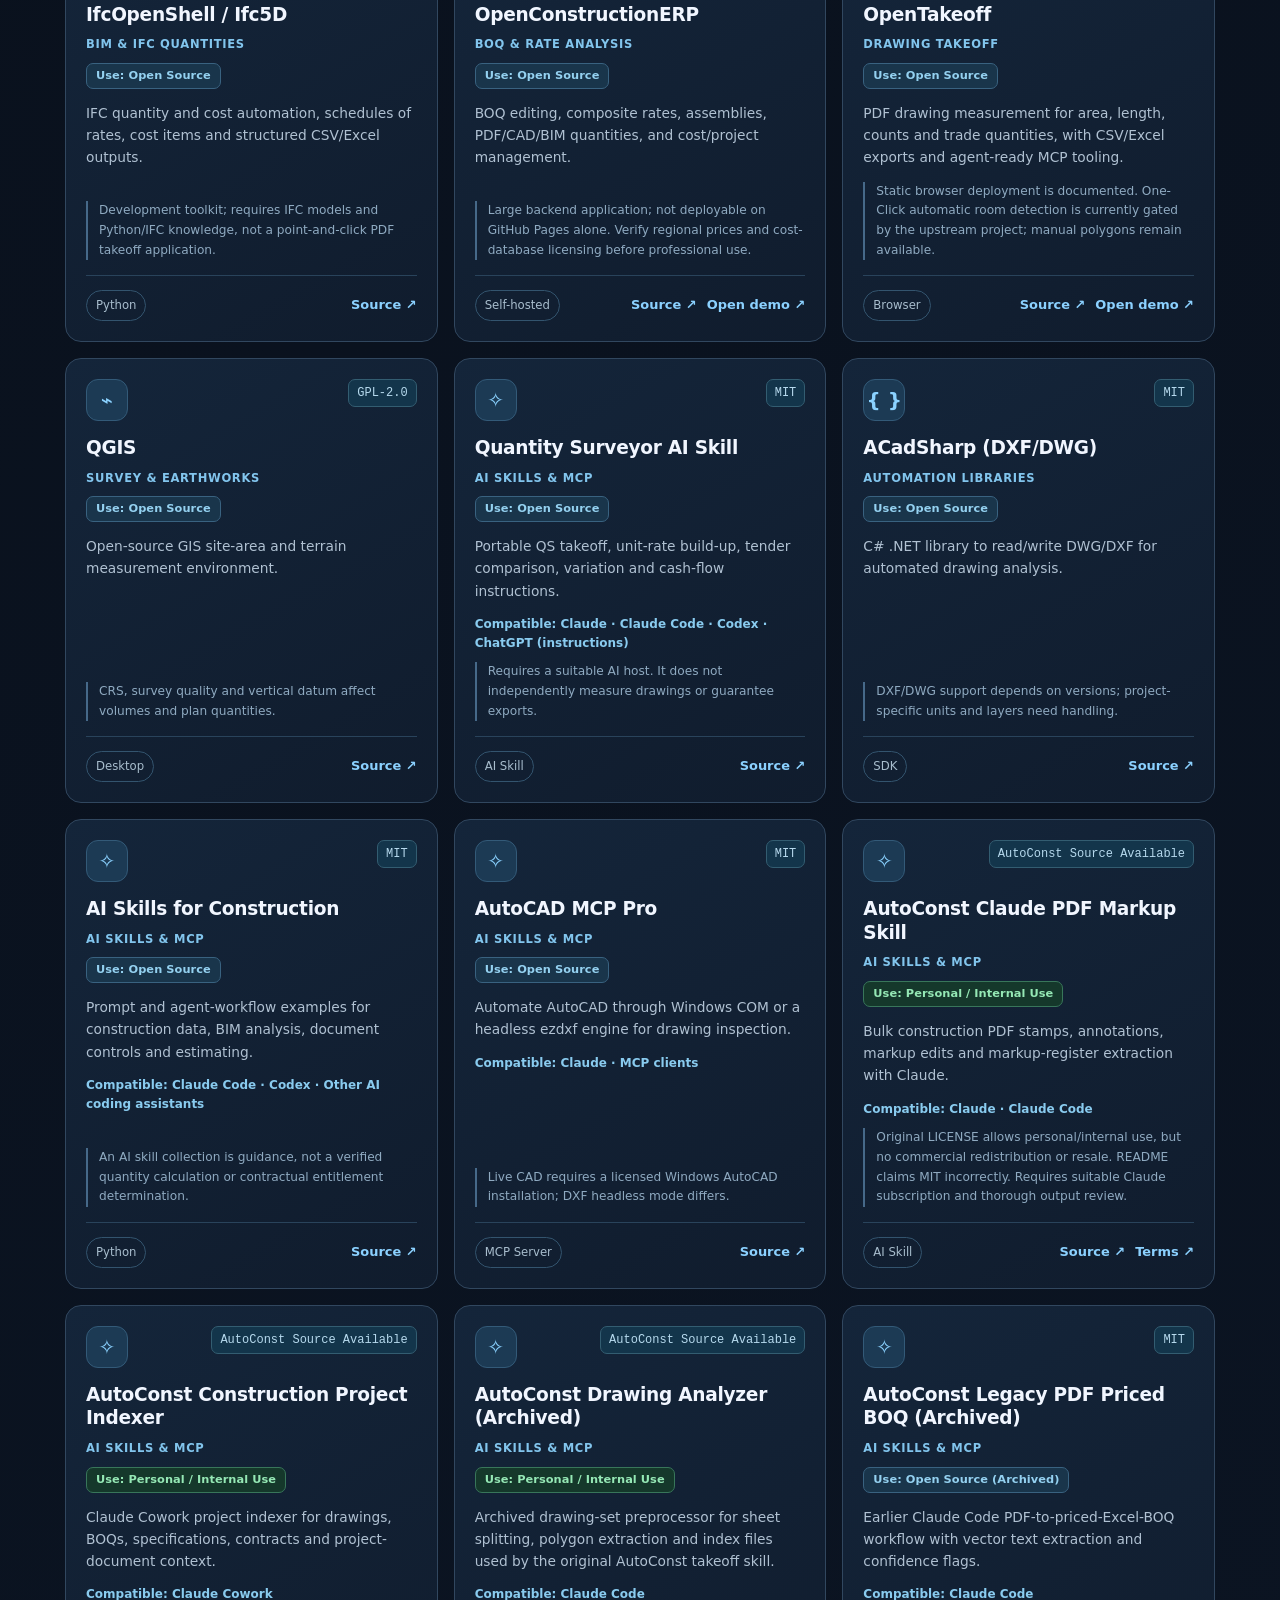
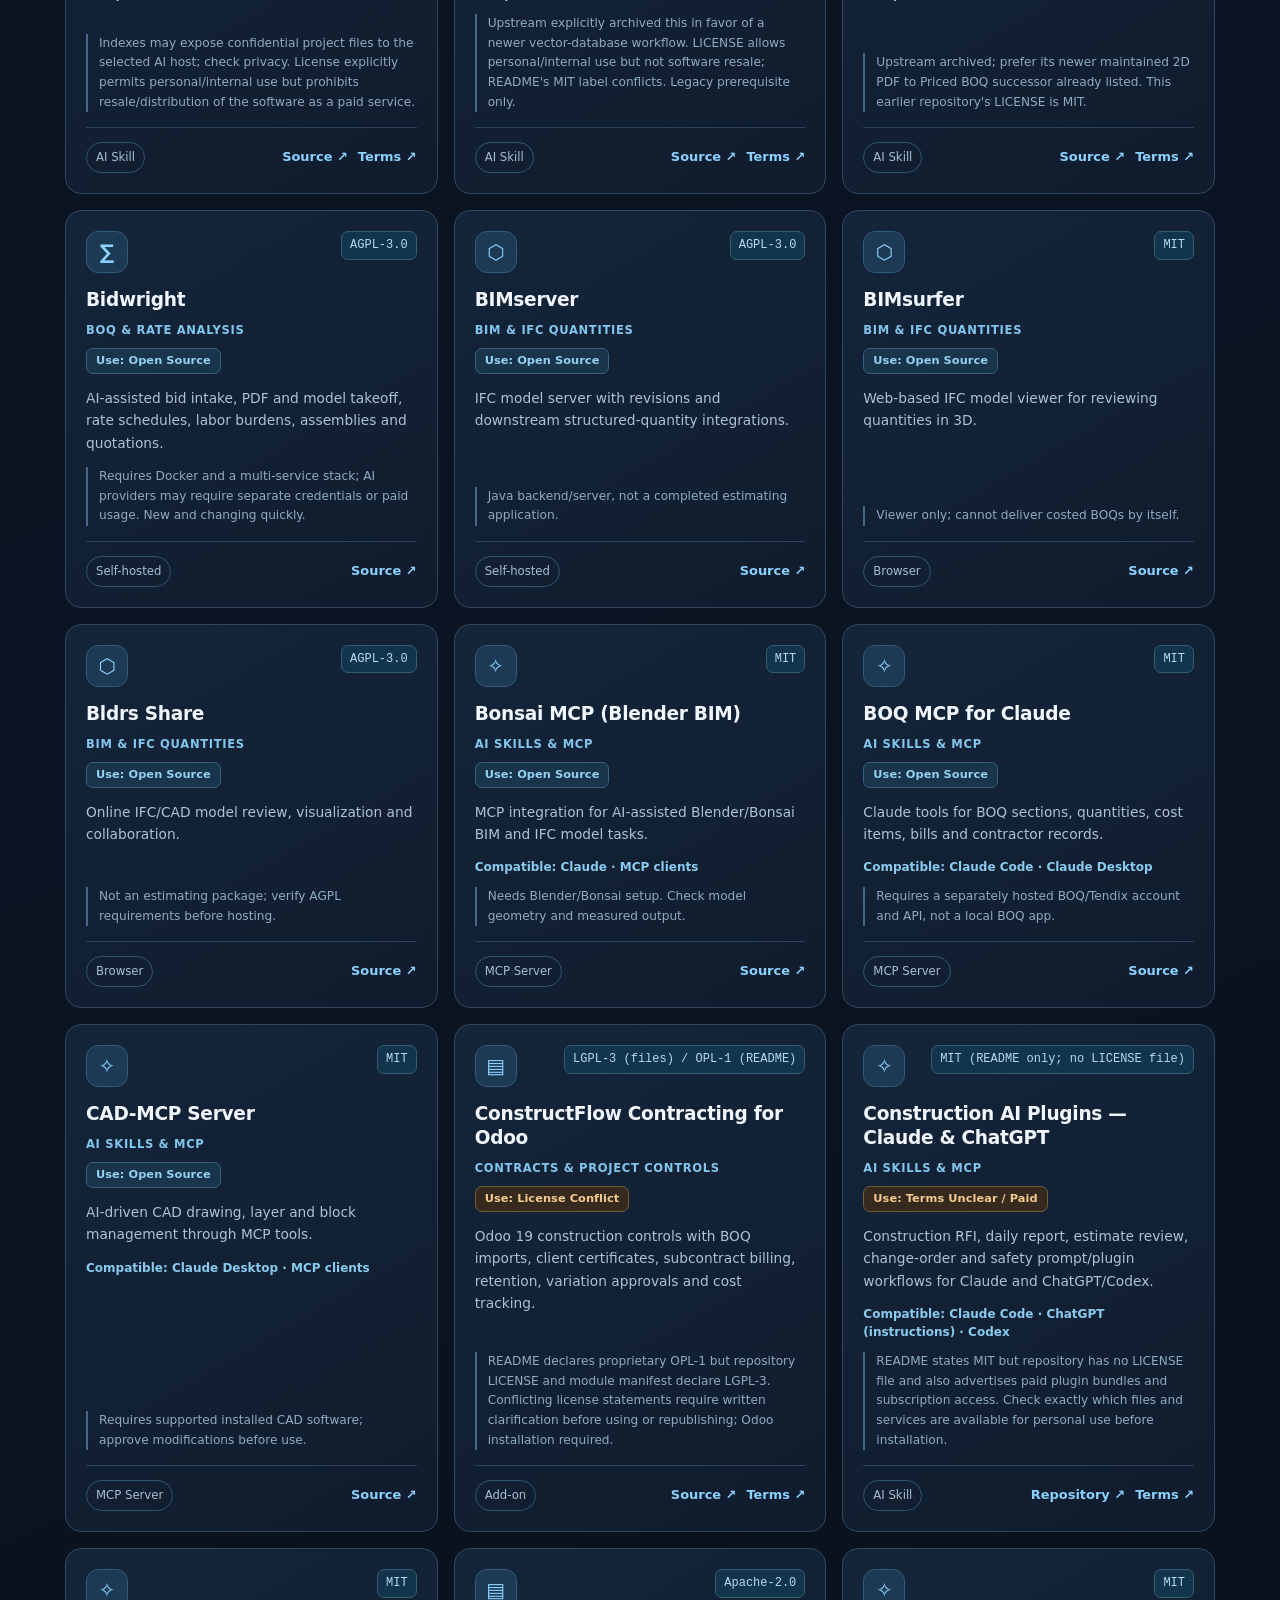
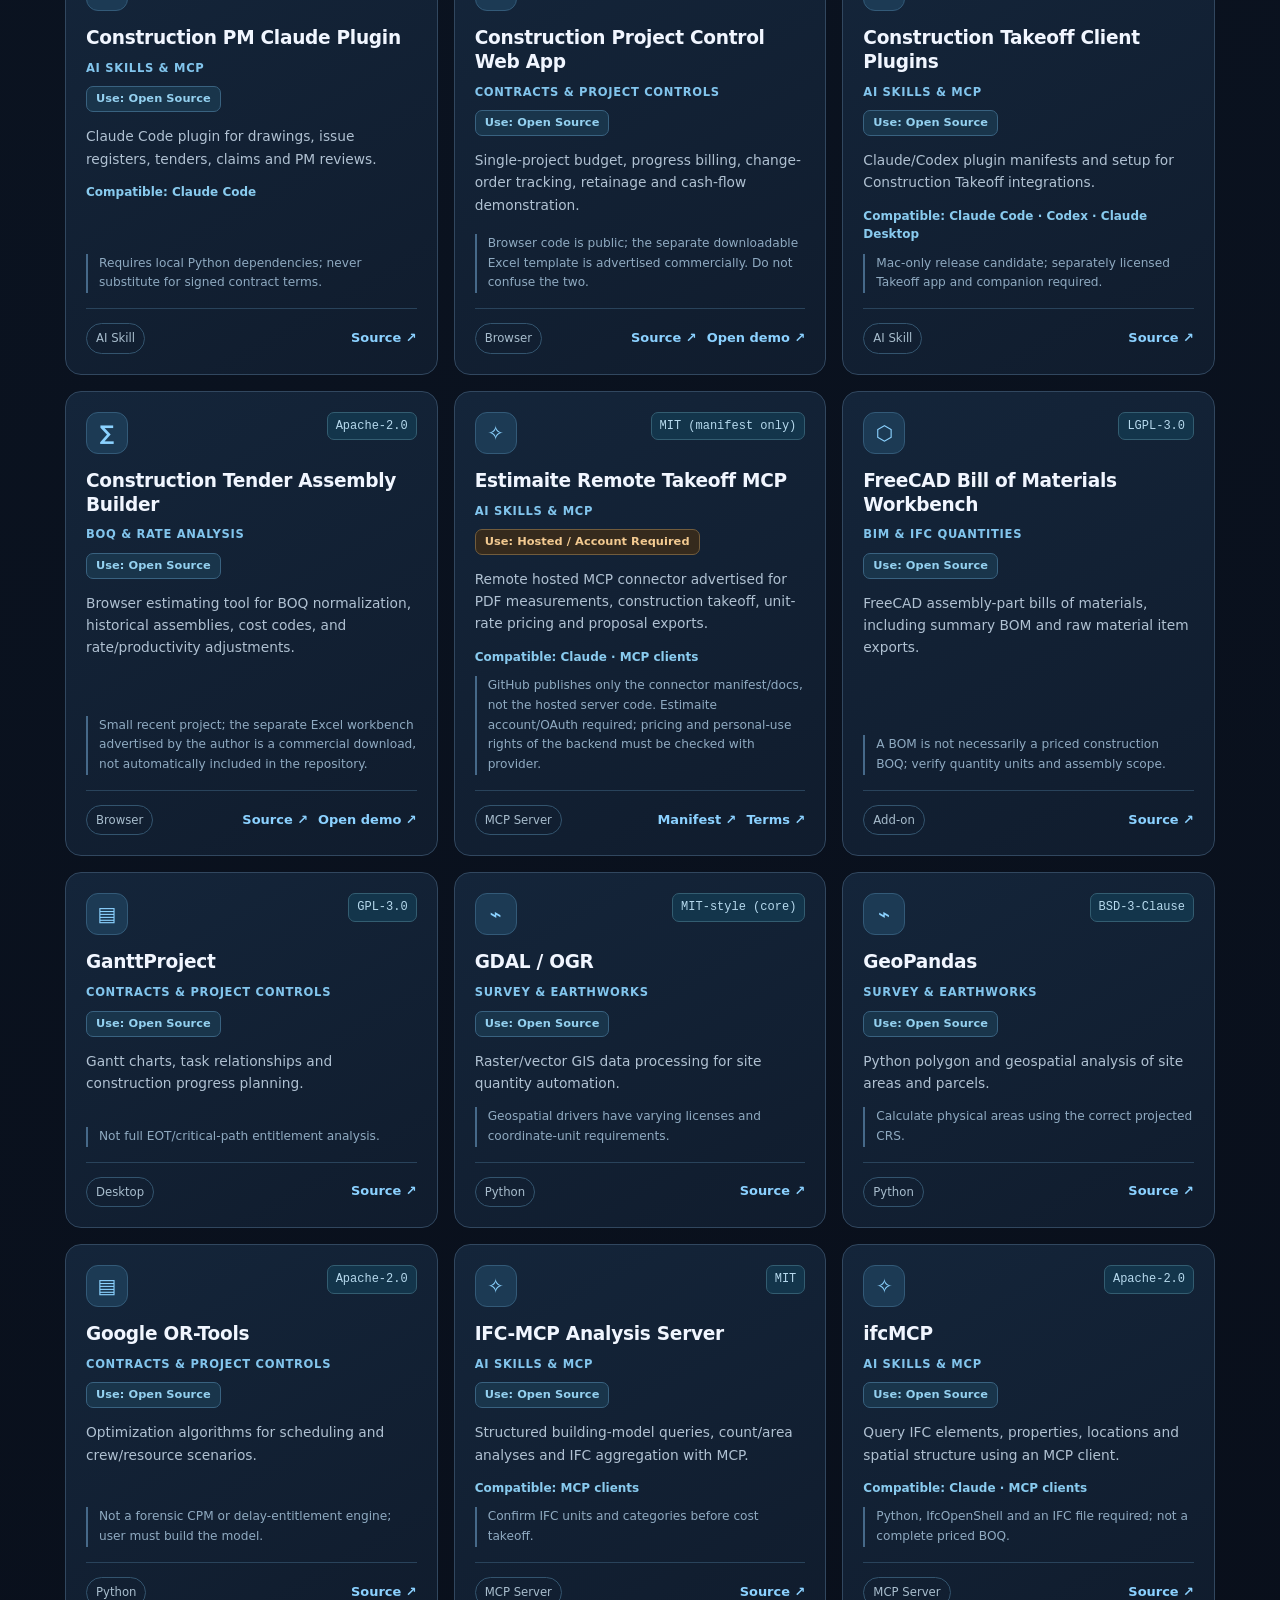
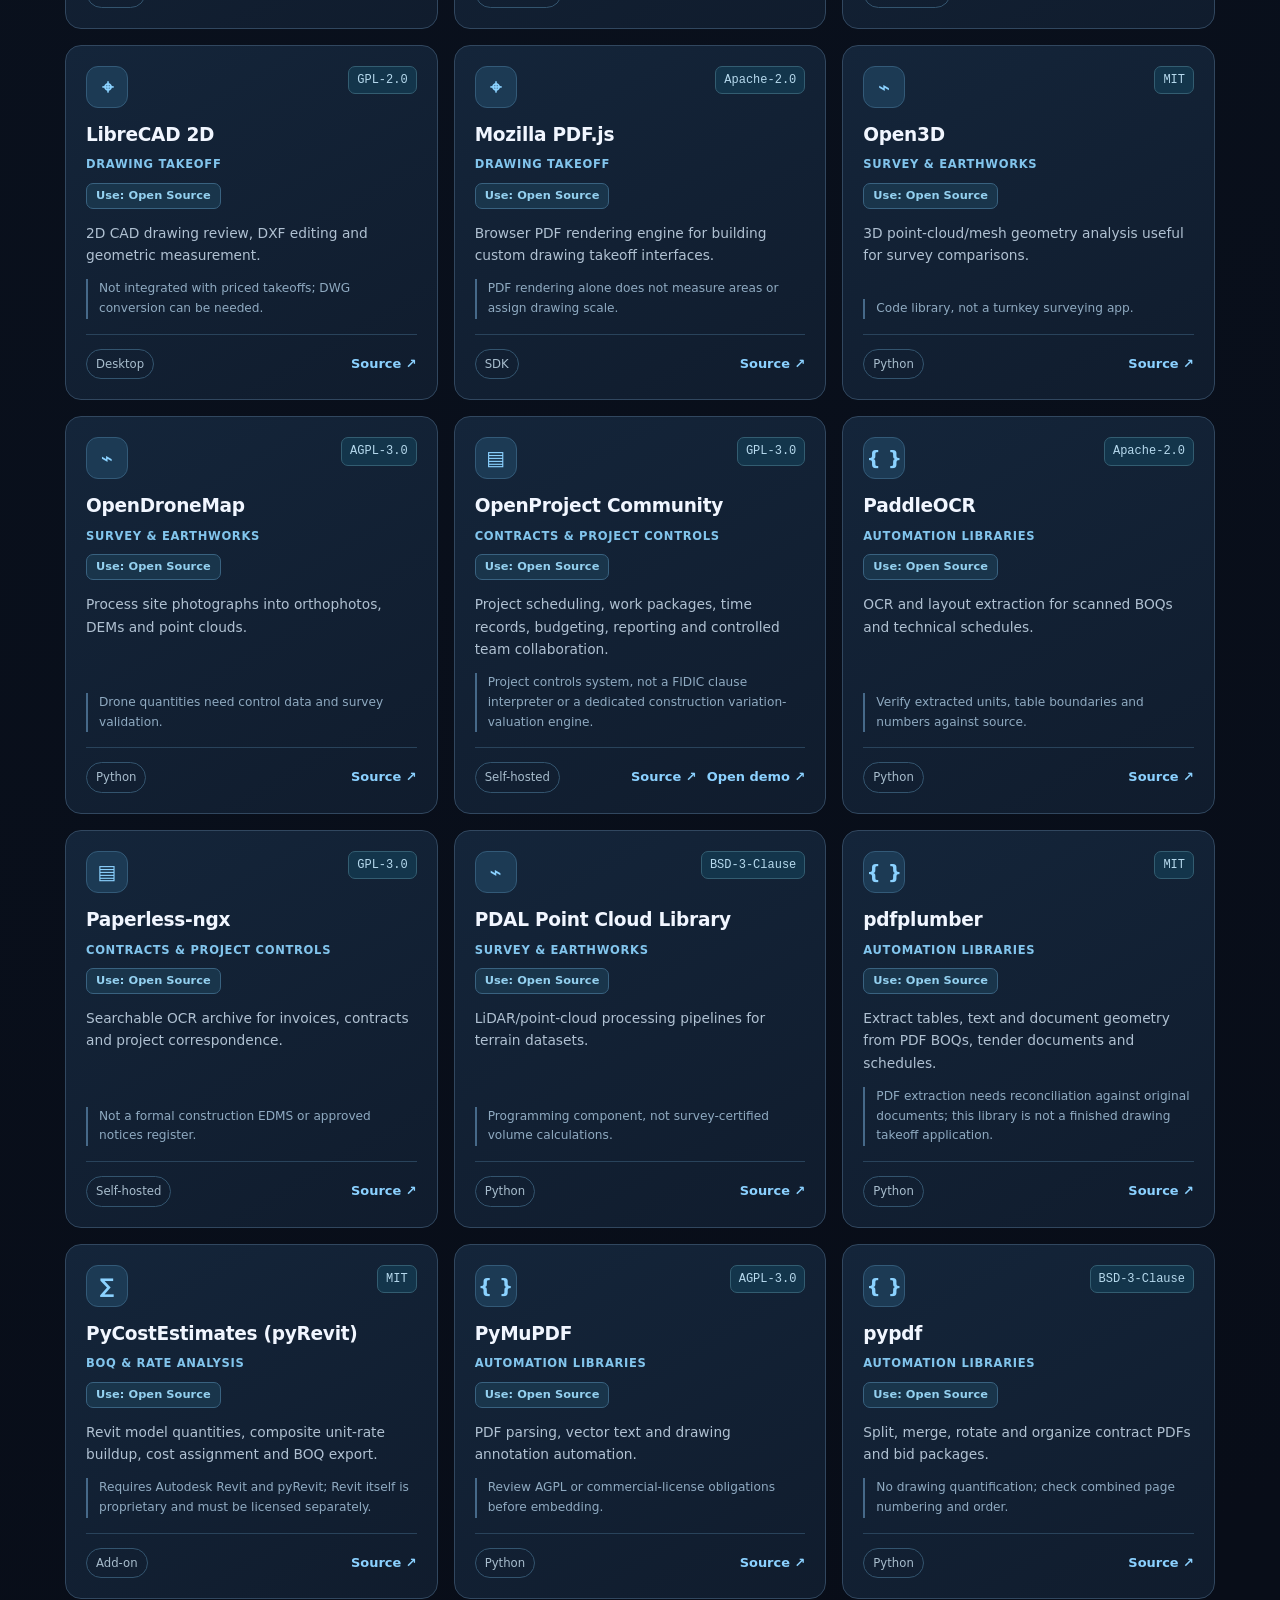
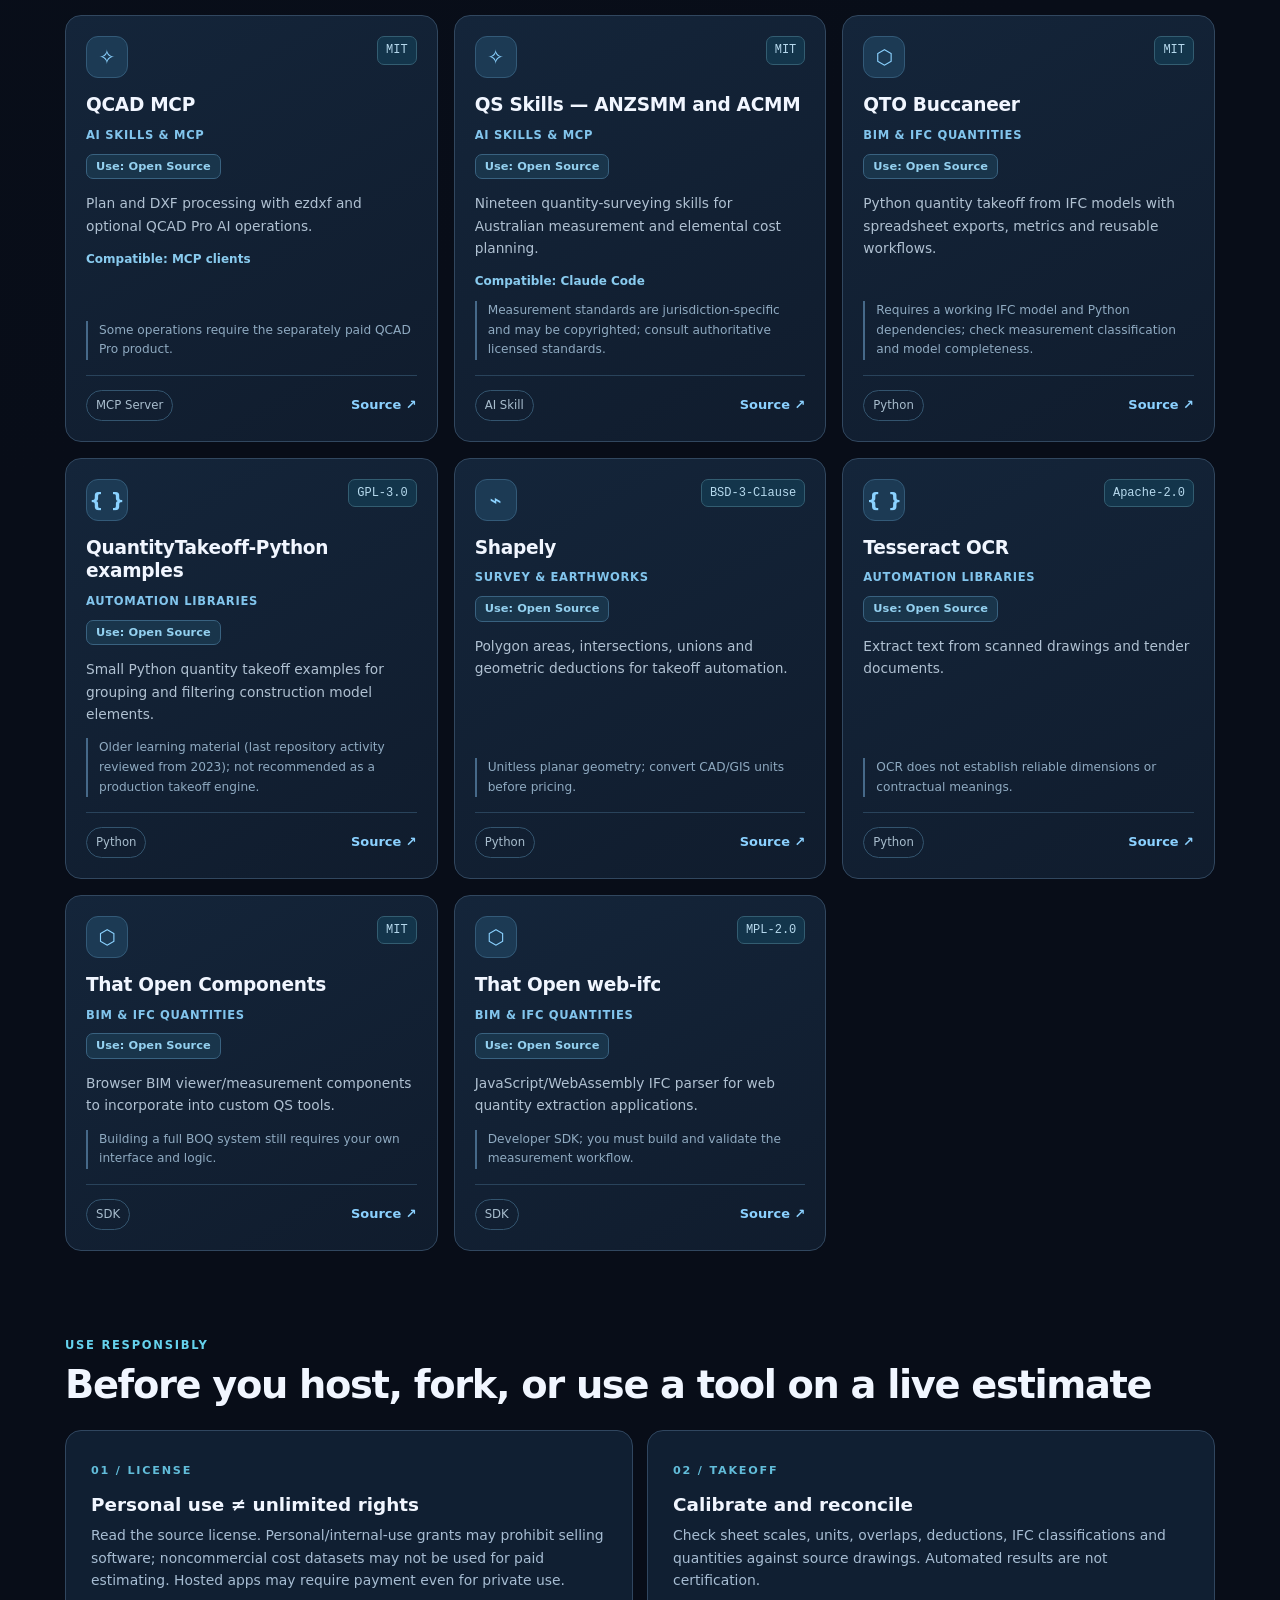
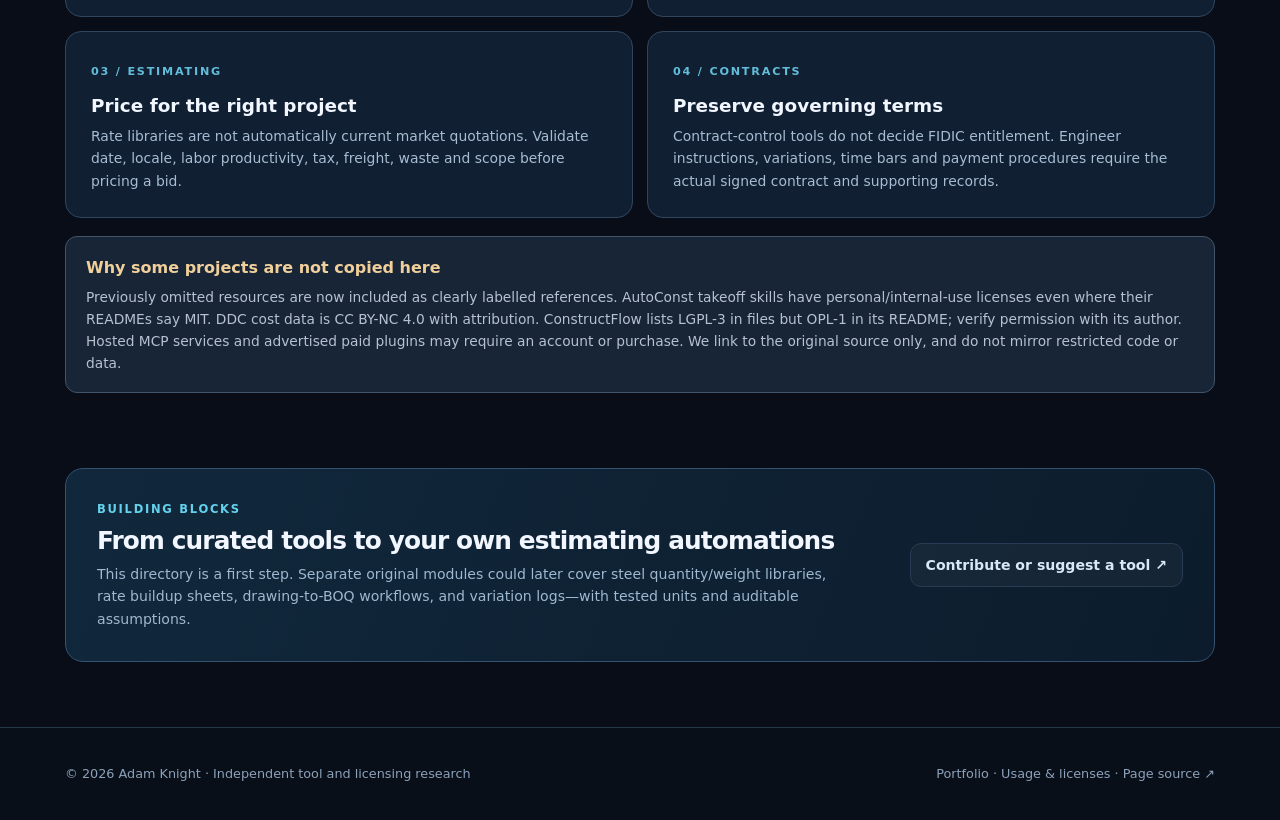
==== commit dad05ae2: "feat(qs): expose personal-use, noncommercial and restricted license statuses with filtering and QA" ====
--- a/estimating-tools.html
+++ b/estimating-tools.html
@@ -4,17 +4,17 @@
   <meta charset="utf-8">
   <meta name="viewport" content="width=device-width, initial-scale=1">
   <meta name="theme-color" content="#0b1020">
-  <title>Open-source Estimating & QS Tools | Adam Knight</title>
-  <meta name="description" content="Curated open-source tools for construction PDF takeoff, BIM quantities, BOQs, rate analysis, contract controls, and engineering automation. Source links and license notes.">
+  <title>Estimating & QS Tools — Open Source & Personal Use | Adam Knight</title>
+  <meta name="description" content="65 estimating, QS and contracts resources: open-source software, personal-use Claude skills, noncommercial cost data, MCP connectors and clearly labelled license restrictions.">
   <link rel="canonical" href="https://admknight.github.io/estimating-tools.html">
   <link rel="icon" type="image/png" href="https://raw.githubusercontent.com/admknight/CloudstreamExtensions/refs/heads/master/assets/icon.png">
   <meta property="og:type" content="website">
-  <meta property="og:title" content="Open-source Construction Estimating & QS Tools">
+  <meta property="og:title" content="Construction Estimating & QS Tools — Open Source and Personal Use">
   <meta property="og:description" content="A carefully categorized directory of construction estimating, takeoff, rates and contract-control software.">
   <meta property="og:url" content="https://admknight.github.io/estimating-tools.html">
-  <link rel="stylesheet" href="/estimating-tools.css?v=1">
+  <link rel="stylesheet" href="/estimating-tools.css?v=3">
   <script type="application/ld+json">
-    {"@context":"https://schema.org","@type":"CollectionPage","name":"Open-source Estimating & QS Tools","url":"https://admknight.github.io/estimating-tools.html","description":"An independent index of third-party open-source tools for construction estimating, quantity takeoff, rate analysis and contract administration."}
+    {"@context":"https://schema.org","@type":"CollectionPage","name":"Estimating & QS Tools for Personal Use","url":"https://admknight.github.io/estimating-tools.html","description":"An independent index of construction estimating tools covering open-source software, personal-use resources, and properly disclosed access limitations."}
   </script>
 </head>
 <body>
@@ -35,14 +35,14 @@
   <main>
     <section class="qs-container qs-hero">
       <div class="qs-hero-copy">
-        <p class="qs-kicker"><span class="qs-dot"></span> CONSTRUCTION TECHNOLOGY · OPEN SOURCE</p>
+        <p class="qs-kicker"><span class="qs-dot"></span> CONSTRUCTION TECHNOLOGY · OPEN SOURCE &amp; PERSONAL USE</p>
         <h1>Estimate smarter.<br><span>Build with open tools.</span></h1>
         <p class="qs-lead">A practical directory for estimators, quantity surveyors, and contracts professionals. Discover tools for PDF takeoff, BIM quantities, BOQs, cost rates, contract controls, earthworks, AI skills, and MCP servers.</p>
         <div class="qs-actions">
           <a class="qs-button qs-button-primary" href="#resources">Explore the library <span aria-hidden="true">↓</span></a>
           <a class="qs-button qs-button-secondary" href="https://github.com/admknight/admknight.github.io/blob/main/assets/estimating-resources.json" target="_blank" rel="noopener noreferrer">View source catalog ↗</a>
         </div>
-        <p class="qs-attribution"><span class="qs-kicker-mini">INDEPENDENT DIRECTORY</span> Tools belong to their original authors; this page does not mirror, install, or claim ownership of third-party software. AI skills, MCP servers and ChatGPT-compatible prompt packs are separately identified and may need their own software or accounts.</p>
+        <p class="qs-attribution"><span class="qs-kicker-mini">INDEPENDENT DIRECTORY</span> Tools belong to their original authors; this page does not mirror, install, or claim ownership of third-party software. Listings include open source, personal/internal-use grants, noncommercial datasets, and hosted or license-unclear references. Licenses and account requirements are shown on each card.</p>
       </div>
       <div class="qs-hero-terminal" aria-label="Sample estimating workflow">
         <div class="qs-terminal-top"><span></span><span></span><span></span><strong>workflow.preview</strong></div>
@@ -59,7 +59,7 @@
     </section>
 
     <section class="qs-container qs-overview" aria-label="Directory coverage">
-      <div><strong id="qs-total">54</strong><span>Curated resources</span></div>
+      <div><strong id="qs-total">65</strong><span>Curated resources</span></div>
       <div><strong>07</strong><span>Areas of work</span></div>
       <div><strong>100%</strong><span>Linked to original authors</span></div>
       <div><strong>2026</strong><span>Last research year</span></div>
@@ -70,7 +70,7 @@
         <div>
           <p class="qs-kicker">DISCOVER · FILTER · EVALUATE</p>
           <h2>Browse the toolkit</h2>
-          <p>Search for a task, select a category, then compare the license and deployment requirements before trying a project.</p>
+          <p>Search for a task, select a category, and filter tools by usage rights and installation requirements before trying them.</p>
         </div>
         <div class="qs-refresh"><span class="qs-dot"></span><span id="qs-review-date">Source-reviewed index</span></div>
       </div>
@@ -95,6 +95,18 @@
             <option value="Prompt Pack">ChatGPT / Claude prompts</option>
           </select>
         </label>
+        <label class="qs-select-wrap qs-access-filter"><span class="qs-visually-hidden">Usage rights and license status</span>
+          <select id="qs-access" aria-label="Filter by usage rights and license status">
+            <option value="all">Any usage rights</option>
+            <option value="Open Source">Open source</option>
+            <option value="Open Source (Archived)">Open source (archived)</option>
+            <option value="Personal / Internal Use">Personal / internal use</option>
+            <option value="Noncommercial Data">Noncommercial data</option>
+            <option value="Hosted / Account Required">Hosted · account needed</option>
+            <option value="License Conflict">License conflict</option>
+            <option value="Terms Unclear / Paid">Unclear terms / paid</option>
+          </select>
+        </label>
       </div>
       <div class="qs-filters" id="qs-categories" role="group" aria-label="Filter by construction task">
         <button type="button" class="qs-chip is-active" data-category="all" aria-pressed="true">All tools</button>
@@ -102,12 +114,12 @@
 
       <div class="qs-results-heading">
         <p id="qs-result-count" role="status" aria-live="polite">Loading checked sources…</p>
-        <span class="qs-results-note">Original repositories · No executable downloads from this site</span>
+        <span class="qs-results-note">Original authors · License status shown · No restricted code mirrored</span>
       </div>
-      <div id="qs-grid" class="qs-grid" aria-label="Curated open-source tools" aria-live="polite"></div>
+      <div id="qs-grid" class="qs-grid" aria-label="Curated estimating, QS and personal-use resources" aria-live="polite"></div>
       <div id="qs-empty" class="qs-empty" hidden>
         <strong>No matching projects</strong>
-        <p>Try a broader search or remove your deployment filter.</p>
+        <p>Try a broader search or clear your usage-rights and deployment filters.</p>
         <button type="button" id="qs-clear" class="qs-button qs-button-secondary">Clear filters</button>
       </div>
     </section>
@@ -118,14 +130,14 @@
         <h2>Before you host, fork, or use a tool on a live estimate</h2>
       </div>
       <div class="qs-guidance-grid">
-        <article><span class="qs-guide-num">01 / LICENSE</span><h3>Open code ≠ free data</h3><p>Follow each upstream license and retain required notices. Cost databases, drawings, templates, third-party dependencies, and trademarks may have separate restrictions.</p></article>
+        <article><span class="qs-guide-num">01 / LICENSE</span><h3>Personal use ≠ unlimited rights</h3><p>Read the source license. Personal/internal-use grants may prohibit selling software; noncommercial cost datasets may not be used for paid estimating. Hosted apps may require payment even for private use.</p></article>
         <article><span class="qs-guide-num">02 / TAKEOFF</span><h3>Calibrate and reconcile</h3><p>Check sheet scales, units, overlaps, deductions, IFC classifications and quantities against source drawings. Automated results are not certification.</p></article>
         <article><span class="qs-guide-num">03 / ESTIMATING</span><h3>Price for the right project</h3><p>Rate libraries are not automatically current market quotations. Validate date, locale, labor productivity, tax, freight, waste and scope before pricing a bid.</p></article>
         <article><span class="qs-guide-num">04 / CONTRACTS</span><h3>Preserve governing terms</h3><p>Contract-control tools do not decide FIDIC entitlement. Engineer instructions, variations, time bars and payment procedures require the actual signed contract and supporting records.</p></article>
       </div>
       <div class="qs-license-watch">
         <strong>Why some projects are not copied here</strong>
-        <p>Some relevant-looking projects are not open source: one Claude takeoff skill has a source-available license restricting commercial redistribution despite a README MIT claim; a hosted estimating MCP listing contains no server source; some open client plugins need separately licensed CAD or takeoff software. These are not represented as unrestricted standalone applications. Check upstream terms first.</p>
+        <p>Previously omitted resources are now included as clearly labelled references. AutoConst takeoff skills have personal/internal-use licenses even where their READMEs say MIT. DDC cost data is CC BY-NC 4.0 with attribution. ConstructFlow lists LGPL-3 in files but OPL-1 in its README; verify permission with its author. Hosted MCP services and advertised paid plugins may require an account or purchase. We link to the original source only, and do not mirror restricted code or data.</p>
       </div>
     </section>
 
@@ -141,11 +153,11 @@
 
   <footer class="qs-footer">
     <div class="qs-container qs-footer-inner">
-      <span>© <span id="qs-year">2026</span> Adam Knight · Independent open-source research</span>
+      <span>© <span id="qs-year">2026</span> Adam Knight · Independent tool and licensing research</span>
       <span><a href="/">Portfolio</a> · <a href="#read-first">Usage & licenses</a> · <a href="https://github.com/admknight/admknight.github.io" target="_blank" rel="noopener noreferrer">Page source ↗</a></span>
     </div>
   </footer>
   <button id="qs-top" class="qs-top" type="button" aria-label="Back to top" hidden>↑ Back to top</button>
-  <script src="/estimating-tools.js?v=1" defer></script>
+  <script src="/estimating-tools.js?v=3" defer></script>
 </body>
 </html>
--- a/estimating-tools.css
+++ b/estimating-tools.css
@@ -104,3 +104,8 @@
 /* Keep longer verified licenses readable; show AI host guidance unobtrusively. */
 .qs-license{max-width:calc(100% - 52px);white-space:normal;overflow-wrap:anywhere;text-align:right}
 .qs-compat{color:#89cbef!important;font-size:.75rem!important;font-weight:700;line-height:1.55!important;margin:0 0 10px!important}
+
+/* Permission status is distinct from copyright licensing and installation type. */
+.qs-access{align-self:flex-start;display:inline-block;margin:1px 0 13px;border:1px solid #396280;border-radius:7px;background:#19354b;padding:4px 9px;color:#94d1f0;font-size:.71rem;font-weight:750;line-height:1.4;letter-spacing:.005em}
+.qs-access[data-level="noncommercial-data"],.qs-access[data-level="personal-internal-use"]{color:#95e8b5;border-color:#38765a;background:#15382b}
+.qs-access[data-level="license-conflict"],.qs-access[data-level="terms-unclear-paid"],.qs-access[data-level="hosted-account-required"]{color:#f3ca91;border-color:#725c3c;background:#352a1d}
